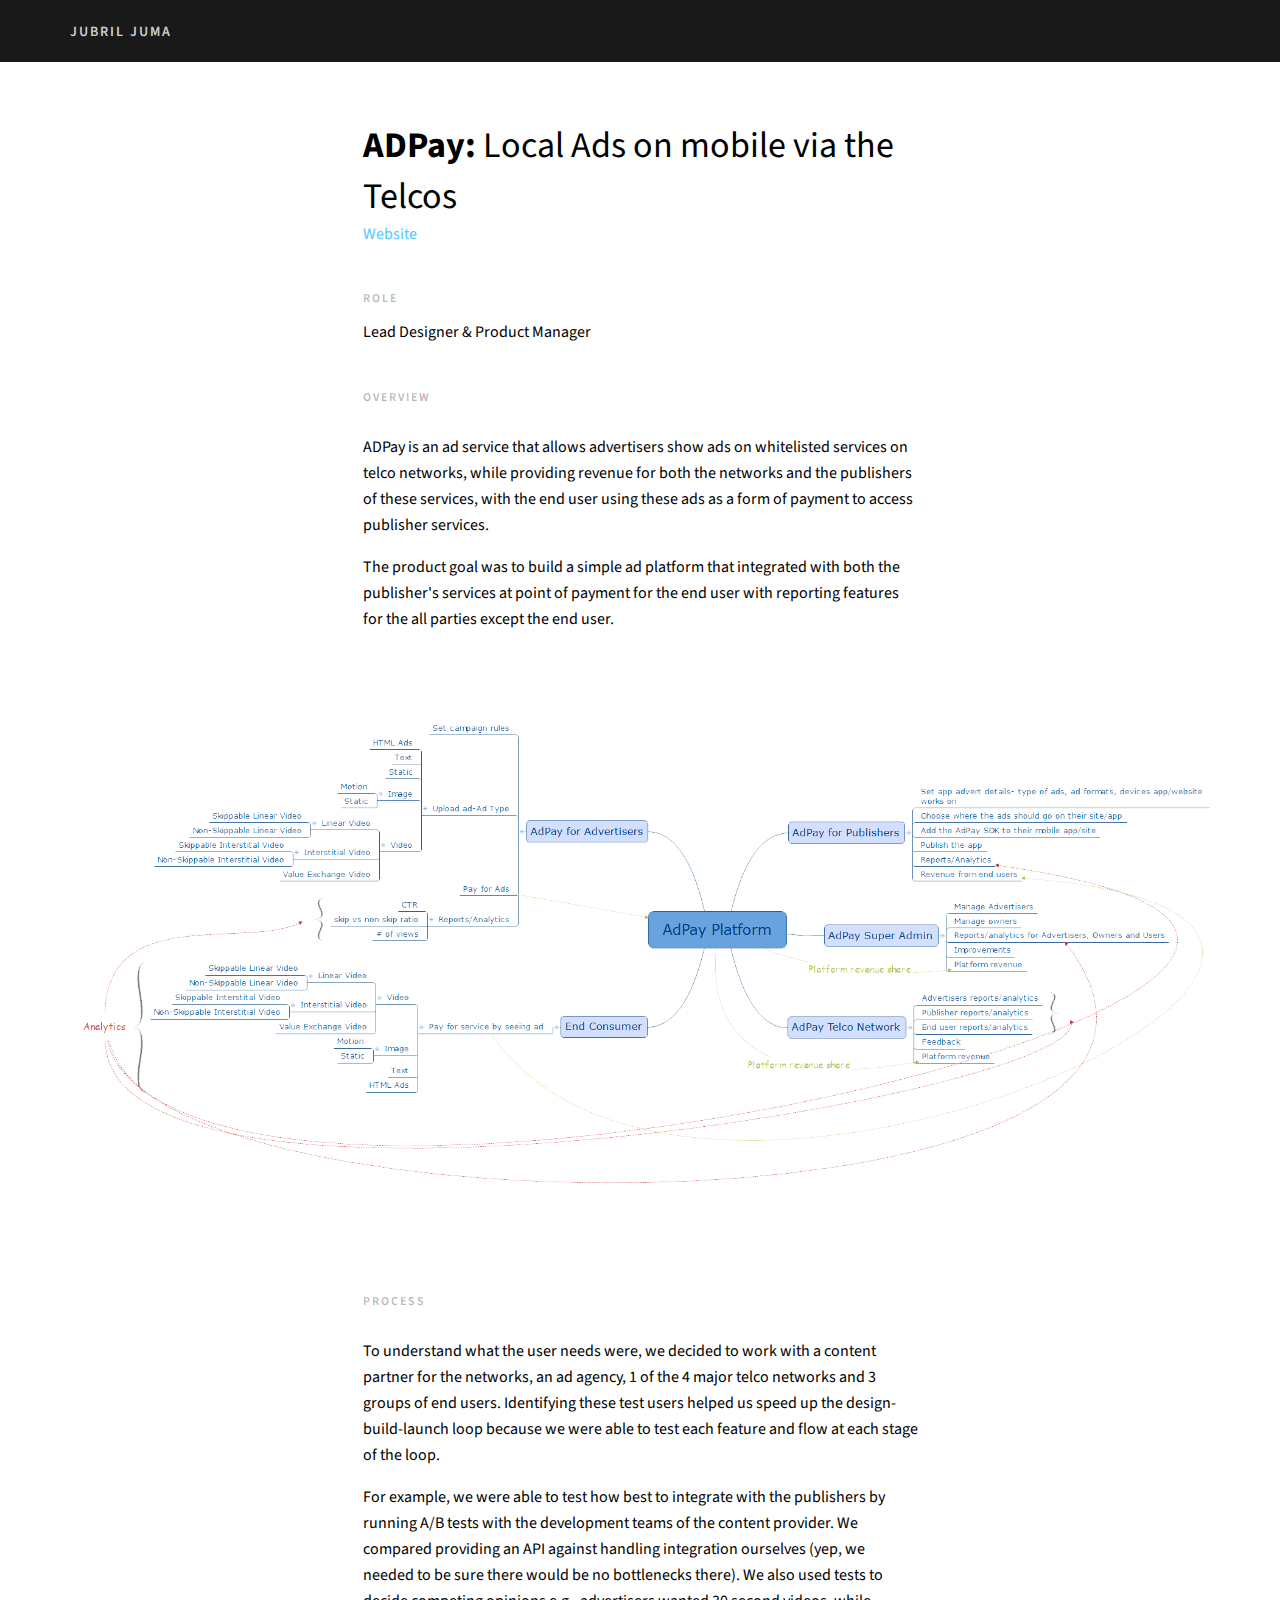
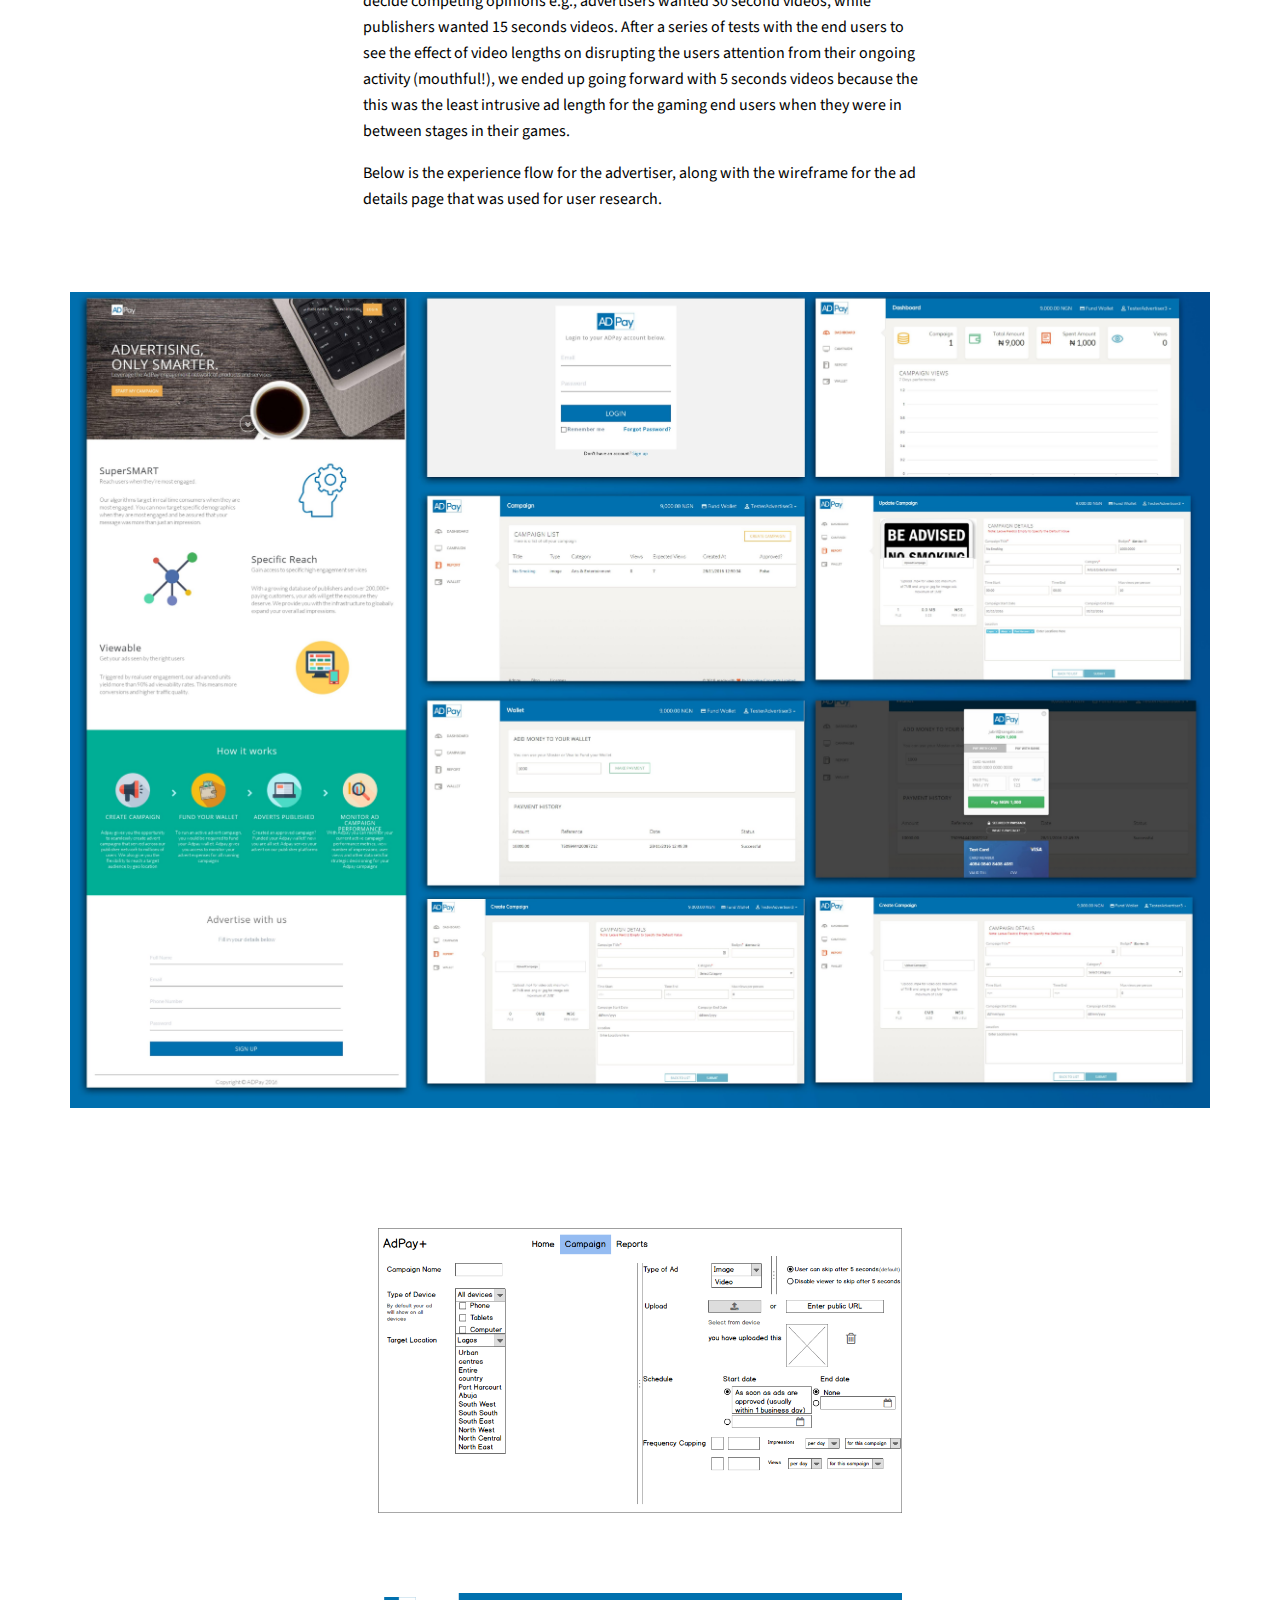
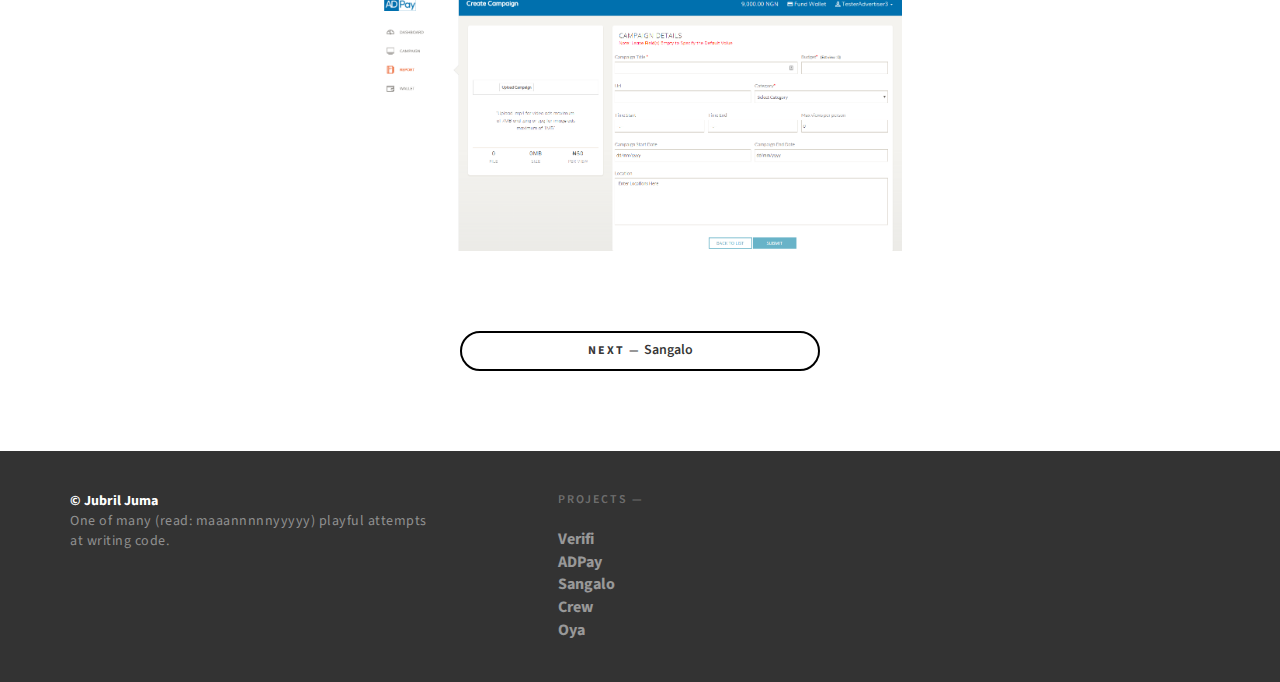
==== adpay.html @ 2473061c "UX/PM New edits" ====
<!DOCTYPE html>
<html lang="en">


<head>
  <link rel="icon" href="images/favicon.png" type="image" sizes="16x16">
	<link href='https://fonts.googleapis.com/css?family=Source+Sans+Pro:400,300,600,700' rel='stylesheet' type='text/css'>
	<meta charset="utf-8">
	<meta http-equiv="X-UA-Compatible" content="IE=edge">
	<meta name="viewport" content="width=device-width, initial-scale=1.0">
	<title>Jubril Juma &mdash; ADPay</title>
	<link href="css/bootstrap.css" rel="stylesheet">
	<link href="css/styles.css" rel="stylesheet">
</head>

<body class="body">

	<nav>
		<div class="primary-nav">
			<div class="container">
				<a href="index.html" class="bue2">Jubril Juma</a>
				
			</div>
		</div>
	</nav>

	<section class="project-info">
		<div class="container">
			<div class="row">
				<div class="col-md-6 col-md-offset-3">
					<div class="project-title">ADPay: <span>Local Ads on mobile via the Telcos</span></div>
					<div class="weblink"><a href="http://adpay.ng/" class="hoverline" target="_blank">Website</a></div>
					<div class="project-text-title">Role</div>
					<div class="project-text">Lead Designer & Product Manager</div>
					<div class="project-text-title">Overview</div>
					<div class="project-text"><p>ADPay is an ad service that allows advertisers show ads on whitelisted services on telco networks, while providing revenue for both the networks and the publishers of these services, with the end user using these ads as a form of payment to access publisher services.</p>
<p>The product goal was to build a simple ad platform that integrated with both the publisher's services at point of payment for the end user with reporting features for the all parties except the end user.</p></div>
				</div>

				<div class="col-md-12">
					<img src="images/adpay/1.png" class="img-responsive image-mb image-mt">
				</div>

				<div class="col-md-6 col-md-offset-3">
					<div class="project-text-title">Process</div>
					<div class="project-text"><p>To understand what the user needs were, we decided to work with a content partner for the networks, an ad agency, 1 of the 4 major telco networks and 3 groups of end users. Identifying these test users helped us speed up the design-build-launch loop because we were able to test each feature and flow at each stage of the loop.</p>
<p>For example, we were able to test how best to integrate with the publishers by running A/B tests with the development teams of the content provider. We compared providing an API against handling integration ourselves (yep, we needed to be sure there would be no bottlenecks there). We also used tests to decide competing opinions e.g., advertisers wanted 30 second videos, while publishers wanted 15 seconds videos. After a series of tests with the end users to see the effect of video lengths on disrupting the users attention from their ongoing activity (mouthful!), we ended up going forward with 5 seconds videos because the this was the least intrusive ad length for the gaming end users when they were in between stages in their games.</p>
<p>Below is the experience flow for the advertiser, along with the wireframe for the ad details page that was used for user research.</p></div></div>
					<div class="col-md-12">
					<img src="images/adpay/advertiser.jpg" class="img-responsive image-mb image-mt">
				</div>
<div class="col-md-6 col-md-offset-3">
				<div class="col-md-12">
					<img src="images/adpay/wireframe 2.png" class="img-responsive image-mb image-mt">
					<img src="images/adpay/advertiser.png" class="img-responsive image-mb">
				</div></div>
				<div class="col-md-4 col-md-offset-4">
					<a href="sangalo.html">
						<div class="next">
							<span>NEXT &mdash;</span> Sangalo
						</div>
					</a>
				</div>
			</div>
		</div>
	</section>



<!-- FOOTER -->

		<footer>
		<div class="container">
			<div class="row">

				<div class="col-md-7 col-md-offset-1 col-md-push-4 col-sm-7 col-sm-push-5">
					<div class="footer-project-title">PROJECTS &mdash;</div>
					<div class="footer-project"><a href="verifi.html" target="_blank">Verifi</a></div>
					<div class="footer-project"><a href="ADPay.html">ADPay</a></div>
					<div class="footer-project"><a href="sangalo.html">Sangalo</a></div>
					<div class="footer-project"><a href="crew.html">Crew </a></div>
					<div class="footer-project"><a href="oya.html">Oya </a></div>
					
					<!-- <div class="footer-project"><a href="http://jubriljuma.xyz/vyo">Vyo</a></div> -->
				</div>
				<div class="col-md-4 col-md-pull-8 col-sm-5 col-sm-pull-7">
					<div class="copyright1">&copy; Jubril Juma</div>
					<div class="copyright2">One of many (read: maaannnnnyyyyy) playful attempts at writing code.</div>
				</div>
			</div>
		</div>
	</footer>


		<script src="../ajax.googleapis.com/ajax/libs/jquery/2.0.3/jquery.min.js"></script>
		<script src="js/main2.js"></script>
		<script src="js/scroll.js"></script>

		<script type="text/javascript">
			$(function() {
    // Get page title
    var pageTitle = $("title").text();

    // Change page title on blur
    $(window).blur(function() {
    	$("title").text("Jubril Juma - Work");
    });

    // Change page title back on focus
    $(window).focus(function() {
    	$("title").text(pageTitle);
    });
  });
</script>



</body>
---- css/styles.css ----
* {
-webkit-font-smoothing: antialiased;

}

/**
Classes
**/
body{
	text-rendering:optimizeLegibility;
	height:100%;
	margin:0px;
	font-family: 'Source Sans Pro', sans-serif;
	font-size: 16px;
}
a{
	font-weight: 400;
	text-decoration: none;
	color: rgba(82,199,255,1);
	position: relative;
}
a:hover{
	text-decoration: none;
	color: rgba(55,163,214,1);
	cursor: pointer;
}
a.hoverline:before {
	content: "";
	position: absolute;
	left: 0;
	right: 0;
	bottom: 0px;
	height: 3px;
	border-bottom: 1px solid rgba(55,163,214,1);
	visibility: hidden;
	opacity: 0;
	width: 0px;
	/*transform: scale(0,1);*/
	transition: all 0.3s ease;
}
a.hoverline:hover:before{
	visibility: visible;
	opacity: 1;
	color: rgba(0,0,0,1);
	bottom: 0px;
	border-bottom: 1px solid rgba(55,163,214,1);
	width: 100%;
	/*transform: scale(1,1);*/
}

.tar{
	text-align: right;
}
.tal{
	text-align: left;
}
.tac{
	text-align: center;
}
.inline{
	display: inline-block;
}
.block{
	display: block;
}
.img-responsive {
	max-width: 100%;
	height: auto;
}
.align-self-center {
	align-self: center;
}
.mt10 {
	margin-top: 10px;
}
.mt40 {
	margin-top: 40px;
}
.mb20 {
	margin-bottom: 20px;
}
.mb40 {
	margin-bottom: 40px;
}
.mb80 {
	margin-bottom: 80px;
}
.imageMargin {
	margin: 60px 0px;
}
.shadow {
	-webkit-box-shadow: 0px 2px 8px 0px rgba(0,0,0,0.2);
	-moz-box-shadow: 0px 2px 8px 0px rgba(0,0,0,0.2);
	box-shadow: 0px 2px 8px 0px rgba(0,0,0,0.2);
}


/**
Styles
**/

/*------------- NAV -------------*/


.primary-nav {
	background-color: rgba(0,0,0,0.9);
	padding: 20px 0;
	width: 100%;
	height: 62px;
	position: fixed;
	z-index: 50;
	top: 0;
}

.bue {
	font-family: 'Source Sans Pro';
	font-weight: 400;
	font-size: 18px;
	line-height: 1;
	color: rgba(255, 255, 255, 0.6);
	display: inline-block;
	transition: 0.3s ease;
}

.bue2 {
	font-size: 14px;
	font-weight: 600;
	color: rgba(255,255,255,0.8);
	text-transform: uppercase;
	letter-spacing: 2px;
	display: inline-block;
	transition: 0.3s ease;
}
/*.bue2:hover {
color: rgba(255,255,255,1);
}*/

.bue span {
	font-weight: 600;
	color: rgba(255, 255, 255, 1);
}

.bue2:hover {
	color: rgba(255,255,255,1);
}

.bue2:after {
	content: '';
	display: block;
	color: white;
	position: absolute;
	bottom: 0px;
	left: 0;
	width: 0%;
	border-bottom: 1px solid #fff;
	transition: 0.4s;
}

.bue2:hover:after{
	width: 100%;
}

.bue2.about {
	float: right;
	color: rgba(255,255,255,0.5);
}
.bue2.about:after {
	border-bottom: 1px solid rgba(255, 204, 115, 1);
}
.bue2.about:hover {
	color: rgba(255, 204, 115, 1);
}

/* === TOP MENU LAYOUT === */
/* ======================= */

nav {
	color: #333;
	position: absolute;
	top: 0;
	width: 100%;
	height: 62px; /* smaller height because font is smaller */
	/*padding-top: 8px;*/
	right: 0;
	z-index: 1000;
	overflow: hidden;
	-webkit-transform: translate(0,0);
	-moz-transform: translate(0,0);
	-o-transform: translate(0,0);
	transform: translate(0,0);
	-webkit-transition: -webkit-transform .4s, height .3s, background .4s;
	-moz-transition: -moz-transform .4s, height .3s, background .4s;
	transition: transform .4s, height .3s, background .4s;
	-webkit-animation: firstFadeInAndDrop .5s;
	-moz-animation: firstFadeInAndDrop .5s;
	animation: firstFadeInAndDrop .5s;
}

/* on intial load fade in the menu */
@-webkit-keyframes firstFadeInAndDrop {
	0%   {-webkit-transform: translate(0,-70px);}
	100% {-webkit-transform: translate(0,0);}
}

@-moz-keyframes firstFadeInAndDrop {
	0%   {-moz-transform: translate(0,-70px);}
	100% {-moz-transform: translate(0,0);}
}

@keyframes firstFadeInAndDrop {
	0%   {transform: translate(0,-70px);}
	100% {transform: translate(0,0);}
}



/* when hidden it goes up */
nav.invisible {
	-webkit-transform: translate(0,-80px);
	-moz-transform: translate(0,-80px);
	-o-transform: translate(0,-80px);
	transform: translate(0,-80px);
	-webkit-transition: -webkit-transform .3s;
	-moz-transition: -moz-transform .3s;
	-o-transition: -o-transform .3s;
	transition: transform .3s;

}

/* when shown & detached position is fixed */
nav.detached {
	position: fixed;
	/*background: rgba(0,0,0,.9);*/
	-webkit-transition: -webkit-transform .3s, height .3s, background .4s, opacity .3s;
	-moz-transition: -moz-transform .3s, height .3s, background .4s, opacity .3s;
	-o-transition: -o-transform .3s, height .3s, background .4s, opacity .3s;
	transition: transform .3s, height .3s, background .4s, opacity .3s;
}

.invisible {
	visibility: visible;
}






/*------------- HOME -------------*/


.intro {
	background-color: rgba(41, 109, 170, 1);
	min-height: 70vh;
	padding: 100px 0px;
}

.intro-hover {
	background: url("../images/hay_bw.gif");
	background-size: cover;
	background-repeat: no-repeat;
	background-position: right center;
	background-blend-mode: overlay;
	background-color: rgba(174, 112, 255, 1);
}


.title1 {
	display: inline-block;
	font-family: "Source Sans Pro";
	font-weight: 600;
	font-size: 150px;
	line-height: 1.2;
	color: rgba(255, 255, 255, 1);
	margin-top: 50px;
	margin-left: -12px;
	text-shadow: 0px 25px 25px rgba(0, 0, 0, 0.1);
}

/* .title1 span {
	color: rgba(255, 255, 255, 0.6);
	transition: all 0.3s ease;
} */

/* .title1 span:hover {
	color: rgba(255, 255, 255, 1);
} */

.title2 {
	font-weight: 400;
	font-size: 28px;
	line-height: 1.3;
	color: rgba(0, 0, 0, 0.7);
	margin-top: 15px;
	margin-bottom: 100px;
}

.title3 {
	font-weight: 300;
	font-size: 18px;
	line-height: 1.6;
	color: rgba(0, 0, 0, 0.6);
	margin-top: 10px;
}

.title4 {
	font-weight: 400;
	/*font-style: italic;*/
	font-size: 14px;
	line-height: 1.6;
	color: rgba(0, 0, 0, 0.5);
	margin-top: 60px;
}

.tooltip {
	position: relative;
	cursor: pointer;
	display: inline-block;
	background-image: linear-gradient(to right, rgba(0,0,0,0.4) 40%, rgba(255, 255, 255, 0) 20%);
	background-position: bottom;
	background-size: 5px 2px;
	background-repeat: repeat-x;
	transition: all 0.3s ease;
}

.tooltip2 {
	position: relative;
	display: inline-block;
	background-image: linear-gradient(to right, rgba(255,255,255,0.3) 40%, rgba(255, 255, 255, 0) 20%);
	background-position: 0 165px;
	background-size: 5px 2px;
	background-repeat: repeat-x;
	transition: all 0.3s ease;
}

.tooltip:hover {
	/* background-position: 0 32px; */
	background-image: linear-gradient(to right, rgba(0,0,0,0.2) 40%, rgba(255, 255, 255, 0) 20%);
}

.tooltip2:hover {
	/* background-position: 0 160px; */
	background-image: linear-gradient(to right, rgba(255,255,255,0.1) 40%, rgba(255, 255, 255, 0) 20%);
}

.tooltip:hover .message {
	opacity: 1;
	margin-bottom: 5px;
	visibility: visible;
}

.message {
	-webkit-transform-origin: center center;
	-moz-transform-origin: center center;
	-ms-transform-origin: center center;
	-o-transform-origin: center center;
	transform-origin: center center;
	-webkit-transform: translateX(-50%);
	-moz-transform: translateX(-50%);
	-ms-transform: translateX(-50%);
	-o-transform: translateX(-50%);
	transform: translateX(-50%);
	-webkit-transition: all 0.2s ease-in-out;
	-moz-transition: all 0.2s ease-in-out;
	transition: all 0.2s ease-in-out;
	position: absolute;
	bottom: 100%;
	white-space: nowrap;
	margin-left: 23px;
	opacity: 0;
	background: rgba(0,0,0,0.8);
	color: white;
	font-size: 14px;
	padding: 10px;
	visibility: hidden;
}
.message:before {
	content: "";
	display: block;
	width: 0;
	height: 0;
	border-left: 5px solid transparent;
	border-right: 5px solid transparent;
	border-top: 5px solid rgba(0,0,0,0.8);
	position: absolute;
	top: 100%;
	left: 50%;
	margin-left: -3px;
}

/* jQuery enabled behavior for mobile */
.touch .container.no-hover .details {
	display: none !important; 
}


/*.me {
right: 0px;
height: 100%;
width: 430px;
background: rgba(239, 127, 122, 1) url("../images/me.png") no-repeat;
background-size: cover;
position: absolute;
}

.me.multiply {
background-blend-mode: multiply;
}*/

.work {
	padding: 80px 0px;
}

.preview-row {
	margin-bottom: 60px;
	background-color: white;
}

.preview-row img {
	opacity: 1;
	transition: all 0.3s ease;
}

.preview-row:hover img {
	opacity: 1;
}

.preview-info {
	/*height: 220px;*/
	padding: 75px 0px;
}

.block {
	height: 220px;
	width: 100%;
	background-color: black;
}

.preview-title {
	font-size: 28px;
	font-weight: 700;
	color: rgba(0,0,0,1);
	margin-bottom: 4px;
	position: relative;
	display: inline-block;
}
.preview-title:after {
	content: '';
	position: absolute;
	bottom: 1px;
	left: 0;
	width: 0%;
	border-bottom: 2px solid #000;
	transition: 0.4s;
}
.preview-row:hover .preview-title:after {
	width: 100%;
}

.preview-title span {
	font-weight: 400;
}

.preview-date {
	font-size: 12px;
	font-weight: 600;
	color: rgba(0,0,0,0.3);
	text-transform: uppercase;
	letter-spacing: 2px;
}

.section-header {
	font-size: 12px;
	font-weight: 600;
	color: rgba(0,0,0,0.3);
	text-transform: uppercase;
	letter-spacing: 2px;
	margin-bottom: 40px;
}















/*-------------PROJECTS-------------*/

.project-info {
	margin-top: 120px;
	margin-bottom: 0px;
}
.project-title {
	font-size: 36px;
	font-weight: 700;
	letter-spacing: 0px;
	color: rgba(0,0,0,1);
	/*margin-bottom: 24px;*/
}

.project-title-mb {
	font-size: 36px;
	font-weight: 700;
	letter-spacing: 0px;
	color: rgba(0,0,0,1);
	margin-bottom: 24px;
}

.project-title span{
	font-weight: 400;
}

.weblink {
	margin-bottom: 40px;
}

.project-text-title {
	font-size: 12px;
	font-weight: 600;
	letter-spacing: 2px;
	color: rgba(0,0,0,0.3);
	text-transform: uppercase;
	margin-bottom: 12px;
	display: inline-block;
}



.project-text {
	font-size: 16px;
	line-height: 26px;
	font-weight: 400;
	color: rgba(0,0,0,1);
	margin-bottom: 40px;
}
.project-caption {
	font-size: 14px;
	line-height: 22px;
	font-weight: 400;
	color: rgba(0,0,0,0.7);
}

.content {
	padding: 60px 0px;
}
.content-center {
	padding: 0;
	display: -webkit-box;
	display: -moz-box;
	display: -ms-flexbox;
	display: -webkit-flex;
	display: flex;
	align-items: center;
}

.image-mb {
	margin-bottom: 80px;
}

.image-mt {
	margin-top: 40px;
}

.next {
	height: 40px;
	font-size: 14px;
	line-height: 1;
	font-weight: 600;
	color: rgba(0,0,0,0.8);
	text-align: center;
	margin-bottom: 80px;
	padding: 10px;
	border-radius: 20px;
	border: solid 2px black;
	transition: 0.5s ease;
	/*    background-color: rgba(174, 112, 255, 1);*/
}

.next:hover {
	background-color: rgba(0,0,0,0.1);
}

.next span {
	font-size: 12px;
	font-weight: 700;
	letter-spacing: 2px;
	text-transform: uppercase;
}




/*-------------SCOUTING-------------*/

.facebook {
	height: 800px;
	display: flex;
	display: -webkit-flex;
	align-items: center;
	-webkit-align-items: center;
}

/*.facebook img {
display: flex;
width: 100%;
}*/

/* .message {
display: flex;
display: -webkit-flex;
align-self: center;
-webkit-align-items: center;
} */





/*-------------SCOUTING-------------*/


.ixda {
	width: 50%;
}

.ministeve {
	width: 200px;
	margin: 40px auto;
}

/*
.me_text {
color: red;
text-decoration: underline;
cursor: pointer;
}
.me_text:hover ~ .me {
opacity: 1;
right: -50%;
display: block;
cursor: pointer;
}
*/


/*-------------ME-------------*/

.me {
background-color: rgba(255, 204, 115, 1);
min-height: 100vh;
padding: 70px 0px 0px 0px;
overflow: hidden;
}

.me .title {
font-weight: 600;
font-size: 28px;
line-height: 1.1;
color: rgba(44, 16, 132, 1);
margin-top: 160px;
}

.me .title2 {
font-weight: 400;
font-size: 16px;
line-height: 1.6;
color: rgba(44, 16, 132, 0.7);
margin-top: 40px;
}

.me .title2 span {
font-weight: 600;
color: rgba(44, 16, 132, 0.9);
}

.portrait {
position: relative;
}
.portrait img {
position: absolute;
right: -20%;
top: -40px;
width: 70%;
}

div img.like {
width: 24px;
height: auto;
padding-bottom: 8px;
}

.me svg {
position: absolute;
}

.contact {
display: flex;
display: -webkit-flex;
}

.portfolios {
display: inline;
display: -webkit-flex;
}

button:focus {
border: none;
outline: none;
}

.button1 {
height: 40px;
width: 40px;
margin-top: 20px;
margin-right: 10px;
border: none;
color: rgba(255, 255, 255, 1);
background: rgba(0, 0, 0, 0.6);
display: flex;
display: -webkit-flex;
align-items: center;
-webkit-align-items:  center;
justify-content: center;
-webkit-justify-content: center;
position: relative;
z-index: 1;
border-radius: 50%;
transform: scale(1,1);
transition: all 0.3s ease;
}

.button2 {
height: 40px;
margin-top: 20px;
margin-right: 5px;
padding: 0px 16px;
border: none;
font-size: 14px;
font-weight: 700;
letter-spacing: 0.5px;
text-transform: uppercase;
color: rgba(255, 255, 255, 1);
background: rgba(0, 0, 0, 0.6);;
display: flex;
display: -webkit-flex;
align-items: center;
-webkit-align-items:  center;
justify-content: center;
-webkit-justify-content: center;
border-radius: 20px;
transform: scale(1,1);
transition: all 0.3s ease;
}

.button3 {
height: 60px;
margin-top: 20px;
margin-right: 15px;
padding: 0px 16px;
border: none;
font-size: 21px;
font-weight: 700;
letter-spacing: 0.5px;
text-transform: uppercase;
color: rgba(255, 255, 255, 1);
background: rgba(0, 0, 0, 0.6);;
display: flex;
display: -webkit-flex;
align-items: center;
-webkit-align-items:  center;
justify-content: center;
-webkit-justify-content: center;
border-radius: 30px;
transform: scale(1,1);
transition: all 0.3s ease;
}

.button1:hover {
transform: scale(1.1,1.1);
background-color: rgba(0, 0, 0, 0.8);
color: rgba(255, 255, 255, 1);	
}

.button2:hover {
transform: scale(1.1,1.1);
background-color: rgba(0, 0, 0, 0.8);
color: rgba(255, 255, 255, 1);
}

.button3:hover {
transform: scale(1.1,1.1);
background-color: rgba(0, 0, 0, 0.8);
color: rgba(255, 255, 255, 1);
}



/*-------------FOOTER-------------*/




footer{
background-color: rgb( 51, 51, 51 );
color:#fff;
bottom: 0;
left: 0;
width: 100%;
z-index: -1;
padding: 40px 0px;
font-size: 14px;
font-weight: 700;
margin-top: 0px;
}



.copyright2{
color: rgb(144, 144, 144);
font-size: 14px;
font-weight: 400;
letter-spacing: 0.5px;
}

.footer-project-title {
font-size: 12px;
font-weight: 600;
color: rgba(255,255,255,0.3);
text-transform: uppercase;
letter-spacing: 2px;
margin-bottom: 20px;
}

.footer-project {
list-style: none;
padding: 0;
margin: 0;
position: relative;
}

.footer-project a{
font-size: 16px;
font-weight: 700;
color: rgba(255,255,255,0.5);
display: inline-block;
transition: 0.3s ease;
}
.footer-project a.active {
color: rgba(255,255,255,1);
}

.footer-project a:hover {
color: rgba(255,255,255,1);
}

.footer-project a:after {
content: '';
display: block;
color: white;
position: absolute;
bottom: 0px;
left: 0;
width: 0%;
border-bottom: 1px solid #fff;
transition: 0.4s ease;
}

.footer-project a:after:hover {
width: 100%;
z-index: 100;
}

.footer-project span {
font-weight: 400;
}






@media (max-width: 1200px) {

.me img {
	position: absolute;
	right: -20%;
	top: 90px;
	width: 70%;
}

}










@media (max-width: 992px) {

.title1 {
	font-size: 100px;
}

.me .title {
	margin-top: 60px;
}

.me img {
	position: relative;
	right: 0;
	top: 0;
	width: 90%;
}

.preview-info {
	padding: 35px 0px;
}

.image-mb {
	margin-bottom: 40px
}


}





@media (max-width: 768px) {


.intro-hover {
	background: url("../images/hay_bw.gif");
	background-size: cover;
	background-repeat: no-repeat;
	background-position: center;
	background-blend-mode: overlay;
	background-color: rgba(174, 112, 255, 1);
}


.title1 {
	font-size: 74px;
}

.project-caption{
	margin-top: 20px;
}

.dude-main {
	min-height: 800px;
	background-color: #ffffff;
	padding-top: 80px;
	padding-bottom: 80px;
}

.me .title {
	margin-top: 60px;
}

.me img {
	position: relative;
	right: 0;
	top: 0;
	width: 90%;
}

.content-center img {
	margin: 20px 0px;
}

.copyright1 {
	margin-top: 50px;
}

}


@media (max-width: 400px) {

.intro {
	min-height: 60vh;
	padding: 60px 0px;
}

.intro-hover {
	background: url("../images/hay_bw.gif");
	background-size: cover;
	background-repeat: no-repeat;
	background-position: center;
	background-blend-mode: overlay;
	background-color: rgba(174, 112, 255, 1);
}

.title1 {
	font-size: 60px;
	line-height: 1.2;
	color: rgba(255, 255, 255, 0.5);
	margin-top: 50px;
	margin-left: -6px;
	text-shadow: 0px 25px 25px rgba(0, 0, 0, 0.1);
}

.title1 span {
	color: rgba(255, 255, 255, 0.5);
}

.title1 span:hover {
	color: rgba(255, 255, 255, 1);
}

.title2 {
	line-height: 1.2;
}

.title3 {
	margin-top: 6px;
}

.preview-row {
	margin-bottom: 30px;
}
.preview-info {
	/*height: 130px;*/
	padding: 10px 0px;

}

.preview-title {
	font-size: 20px;
	margin-bottom: 0px;
}

.image-mb {
	margin-bottom: 40px
}

.project-info {
	margin-top: 100px;
}

.project-title {
	line-height: 1.2;
}

.work {
	padding: 50px 0px;
}

.section-header {
	margin-bottom: 30px;
}

.me .title {
	margin-top: 40px;
}

.me img {
	position: relative;
	right: 0;
	top: 0;
	width: 90%;
}

.next {
	margin-bottom: 40px;
}

.copyright1 {
	margin-top: 50px;
}

}
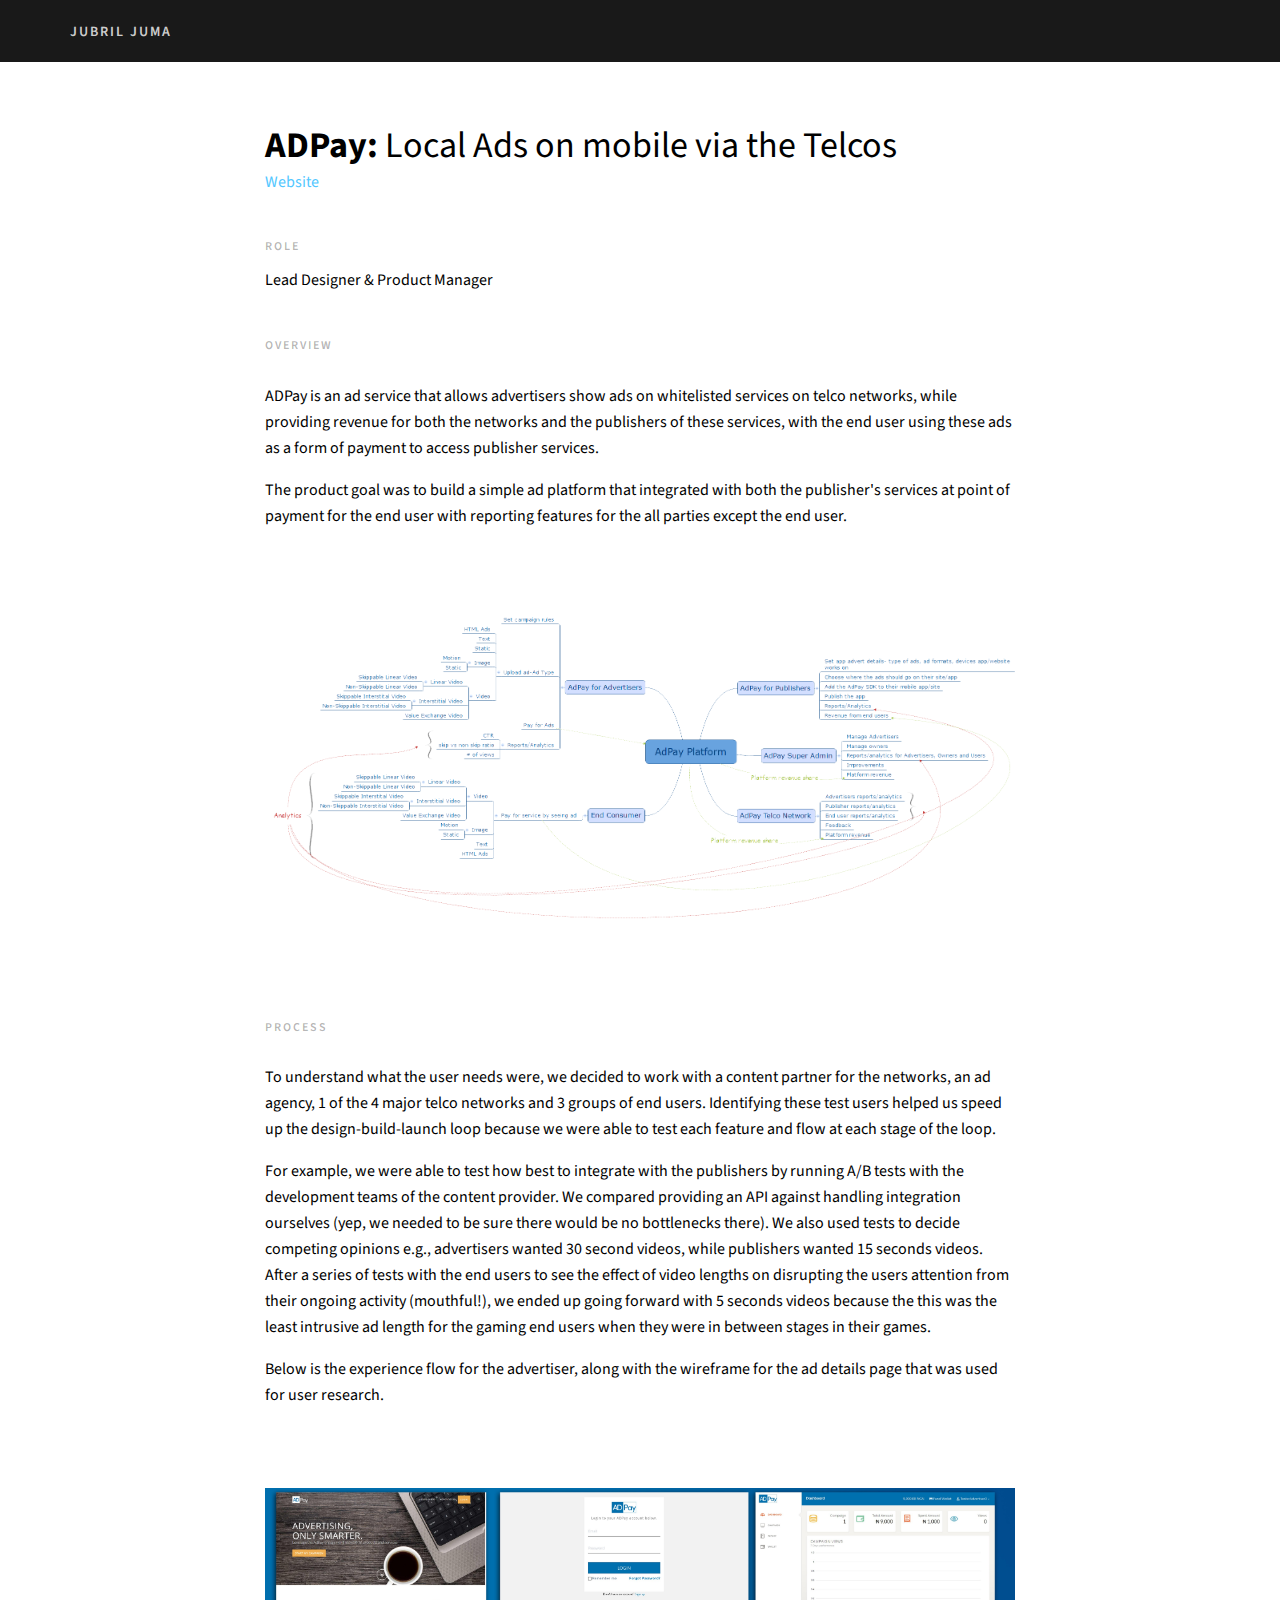
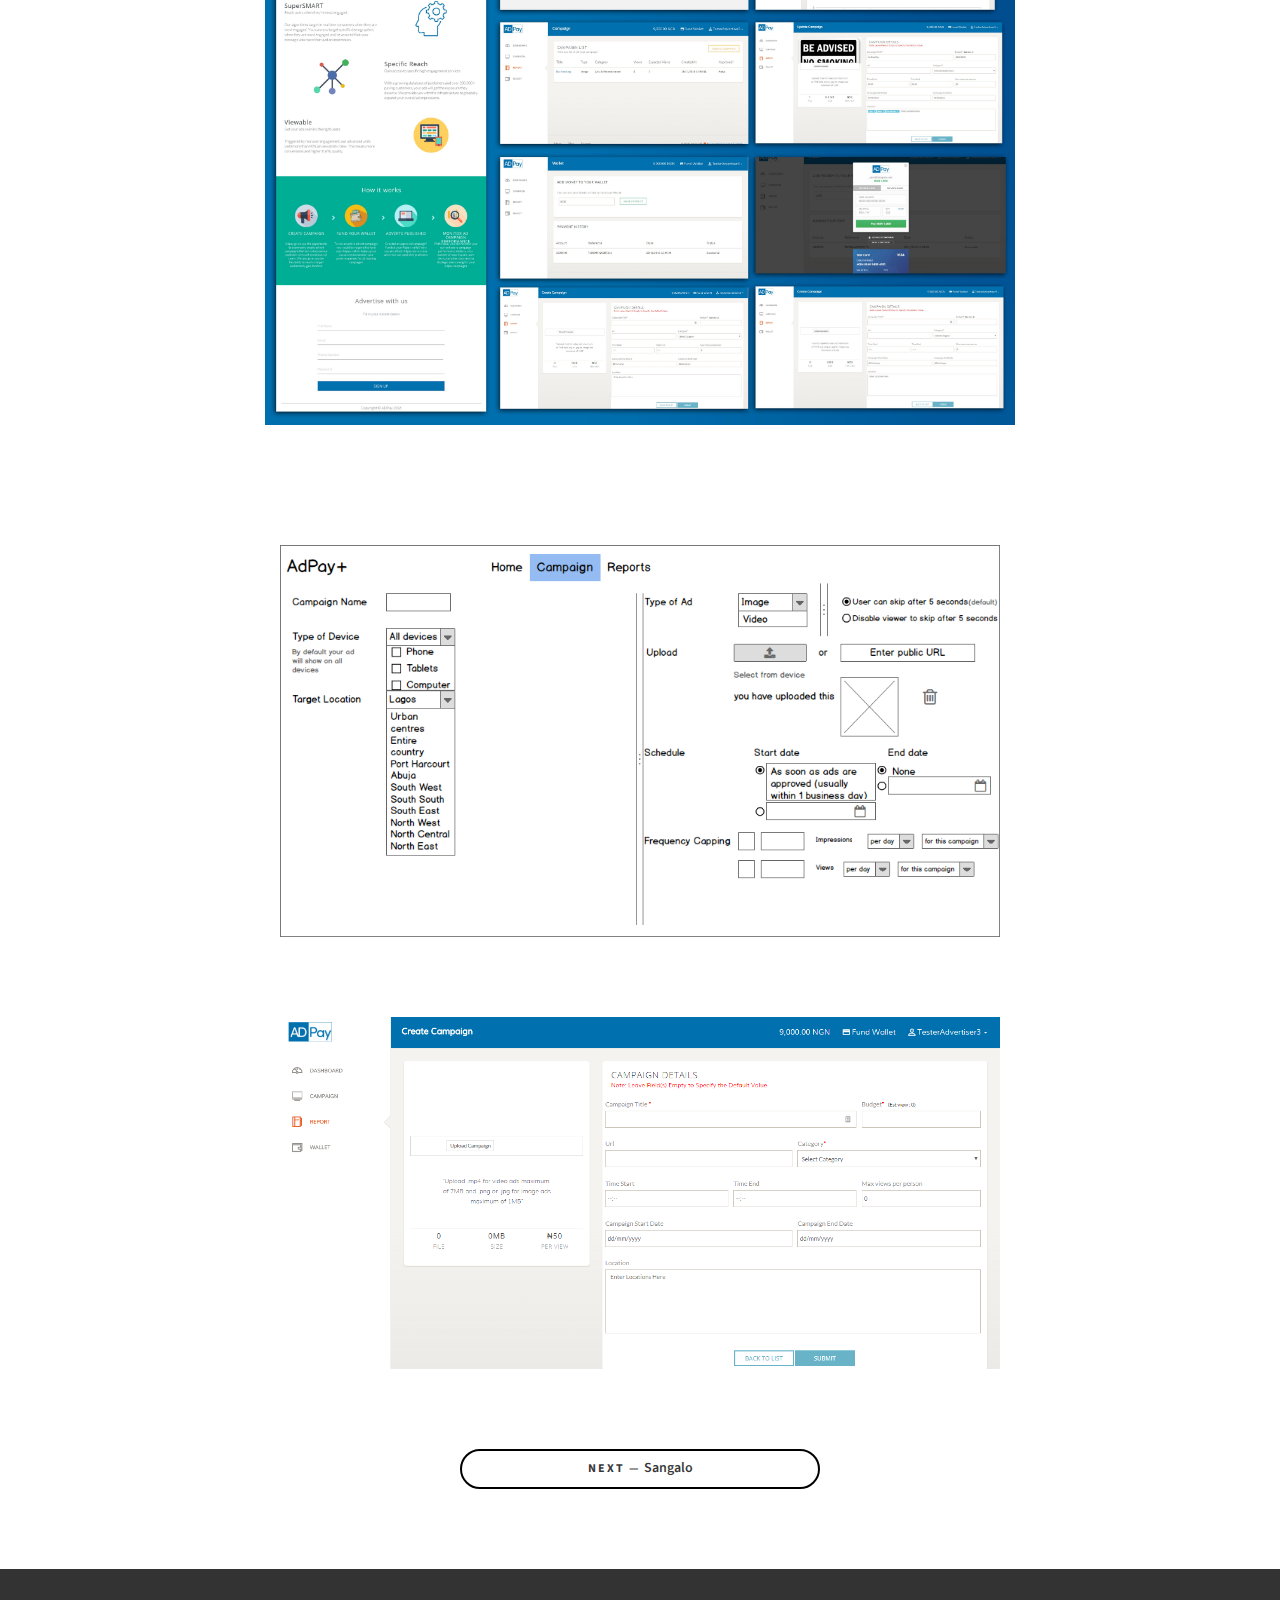
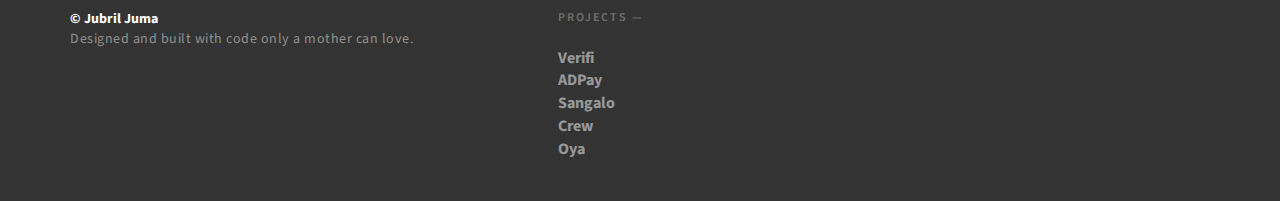
==== commit 844645f6: "Feedback from Bill Tribble" ====
--- a/adpay.html
+++ b/adpay.html
@@ -27,7 +27,7 @@
 	<section class="project-info">
 		<div class="container">
 			<div class="row">
-				<div class="col-md-6 col-md-offset-3">
+				<div class="col-md-8 col-md-offset-2">
 					<div class="project-title">ADPay: <span>Local Ads on mobile via the Telcos</span></div>
 					<div class="weblink"><a href="http://adpay.ng/" class="hoverline" target="_blank">Website</a></div>
 					<div class="project-text-title">Role</div>
@@ -37,19 +37,19 @@
 <p>The product goal was to build a simple ad platform that integrated with both the publisher's services at point of payment for the end user with reporting features for the all parties except the end user.</p></div>
 				</div>
 
-				<div class="col-md-12">
+				<div class="col-md-8 col-md-offset-2">
 					<img src="images/adpay/1.png" class="img-responsive image-mb image-mt">
 				</div>
 
-				<div class="col-md-6 col-md-offset-3">
+				<div class="col-md-8 col-md-offset-2">
 					<div class="project-text-title">Process</div>
 					<div class="project-text"><p>To understand what the user needs were, we decided to work with a content partner for the networks, an ad agency, 1 of the 4 major telco networks and 3 groups of end users. Identifying these test users helped us speed up the design-build-launch loop because we were able to test each feature and flow at each stage of the loop.</p>
 <p>For example, we were able to test how best to integrate with the publishers by running A/B tests with the development teams of the content provider. We compared providing an API against handling integration ourselves (yep, we needed to be sure there would be no bottlenecks there). We also used tests to decide competing opinions e.g., advertisers wanted 30 second videos, while publishers wanted 15 seconds videos. After a series of tests with the end users to see the effect of video lengths on disrupting the users attention from their ongoing activity (mouthful!), we ended up going forward with 5 seconds videos because the this was the least intrusive ad length for the gaming end users when they were in between stages in their games.</p>
 <p>Below is the experience flow for the advertiser, along with the wireframe for the ad details page that was used for user research.</p></div></div>
-					<div class="col-md-12">
+					<div class="col-md-8 col-md-offset-2">
 					<img src="images/adpay/advertiser.jpg" class="img-responsive image-mb image-mt">
 				</div>
-<div class="col-md-6 col-md-offset-3">
+<div class="col-md-8 col-md-offset-2">
 				<div class="col-md-12">
 					<img src="images/adpay/wireframe 2.png" class="img-responsive image-mb image-mt">
 					<img src="images/adpay/advertiser.png" class="img-responsive image-mb">
@@ -67,7 +67,7 @@
 
 
 
-<!-- FOOTER -->
+		<!-- FOOTER -->
 
 		<footer>
 		<div class="container">
@@ -76,7 +76,7 @@
 				<div class="col-md-7 col-md-offset-1 col-md-push-4 col-sm-7 col-sm-push-5">
 					<div class="footer-project-title">PROJECTS &mdash;</div>
 					<div class="footer-project"><a href="verifi.html" target="_blank">Verifi</a></div>
-					<div class="footer-project"><a href="ADPay.html">ADPay</a></div>
+					<div class="footer-project"><a href="adpay.html">ADPay</a></div>
 					<div class="footer-project"><a href="sangalo.html">Sangalo</a></div>
 					<div class="footer-project"><a href="crew.html">Crew </a></div>
 					<div class="footer-project"><a href="oya.html">Oya </a></div>
@@ -85,7 +85,7 @@
 				</div>
 				<div class="col-md-4 col-md-pull-8 col-sm-5 col-sm-pull-7">
 					<div class="copyright1">&copy; Jubril Juma</div>
-					<div class="copyright2">One of many (read: maaannnnnyyyyy) playful attempts at writing code.</div>
+					<div class="copyright2">Designed and built with code only a mother can love.</div>
 				</div>
 			</div>
 		</div>
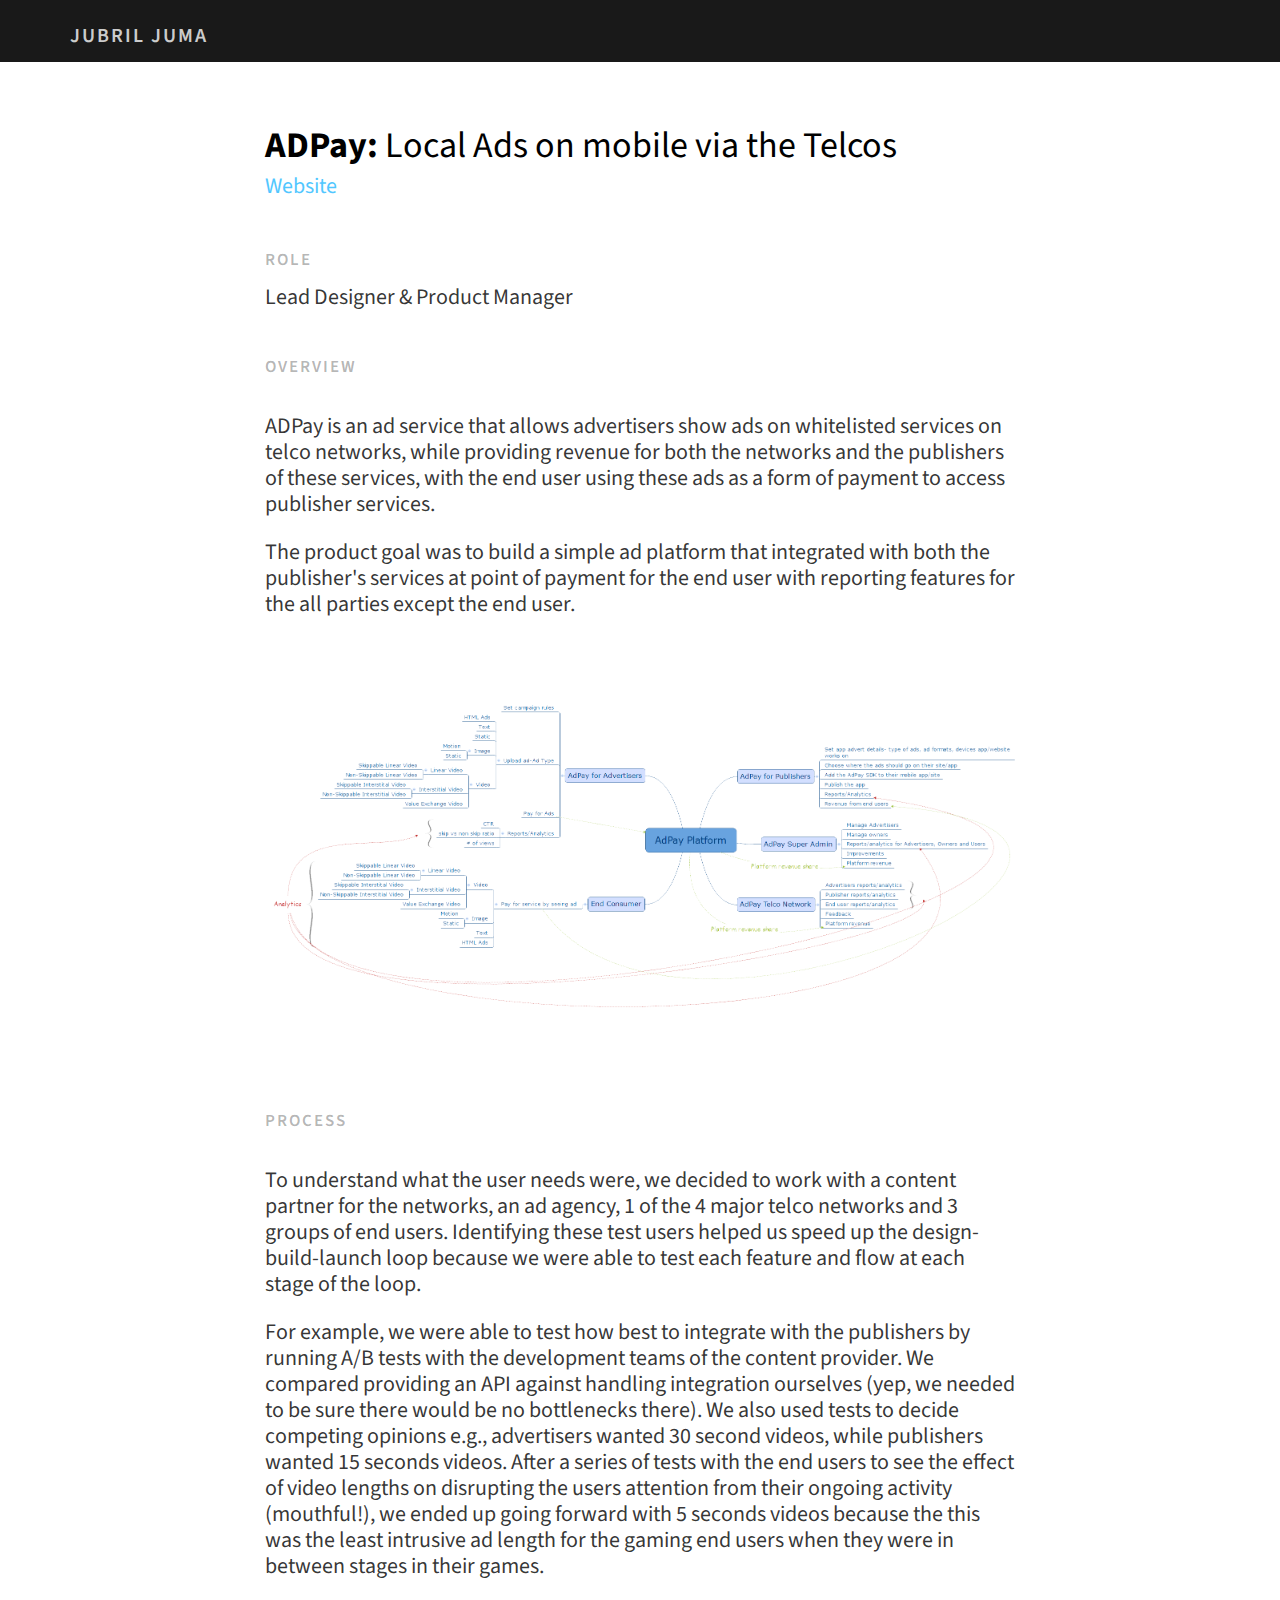
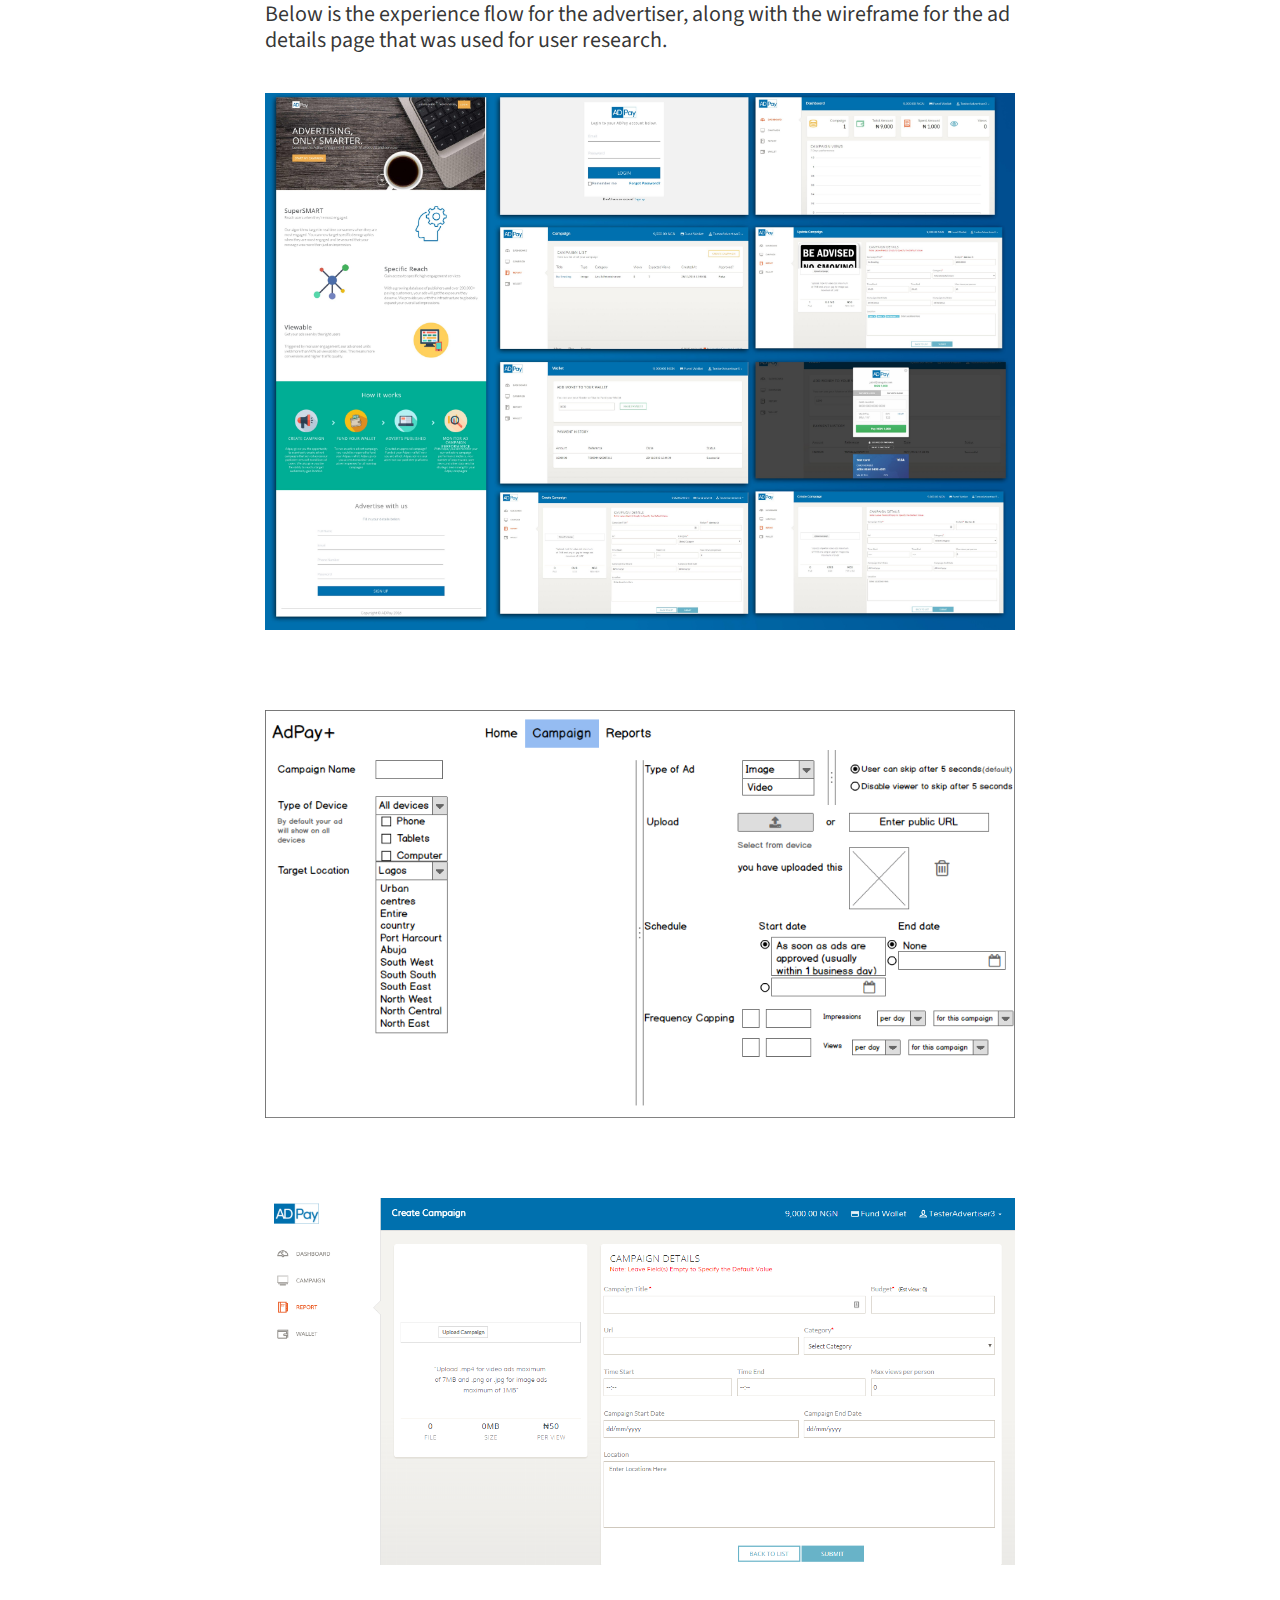
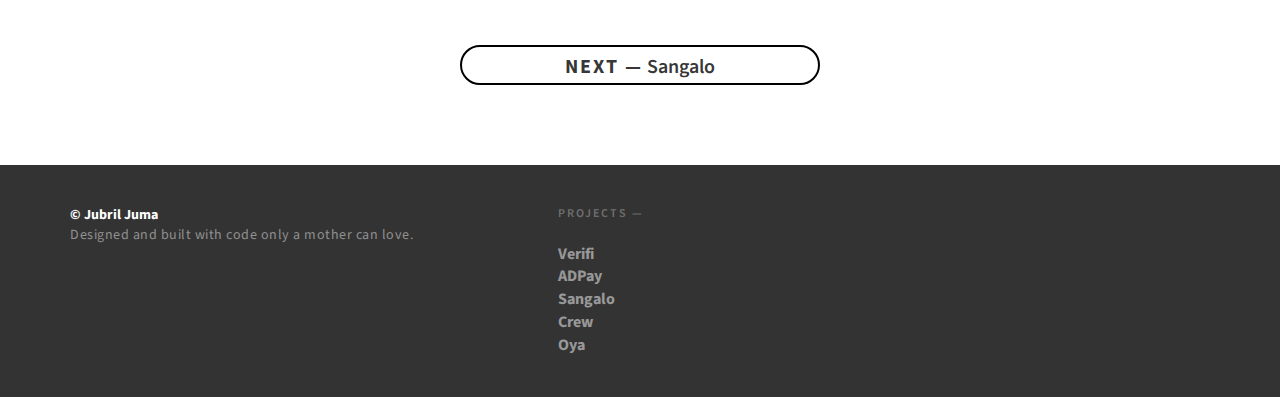
==== commit 2cecb485: "Bug fix" ====
--- a/adpay.html
+++ b/adpay.html
@@ -45,12 +45,10 @@
 					<div class="project-text-title">Process</div>
 					<div class="project-text"><p>To understand what the user needs were, we decided to work with a content partner for the networks, an ad agency, 1 of the 4 major telco networks and 3 groups of end users. Identifying these test users helped us speed up the design-build-launch loop because we were able to test each feature and flow at each stage of the loop.</p>
 <p>For example, we were able to test how best to integrate with the publishers by running A/B tests with the development teams of the content provider. We compared providing an API against handling integration ourselves (yep, we needed to be sure there would be no bottlenecks there). We also used tests to decide competing opinions e.g., advertisers wanted 30 second videos, while publishers wanted 15 seconds videos. After a series of tests with the end users to see the effect of video lengths on disrupting the users attention from their ongoing activity (mouthful!), we ended up going forward with 5 seconds videos because the this was the least intrusive ad length for the gaming end users when they were in between stages in their games.</p>
-<p>Below is the experience flow for the advertiser, along with the wireframe for the ad details page that was used for user research.</p></div></div>
-					<div class="col-md-8 col-md-offset-2">
+<p>Below is the experience flow for the advertiser, along with the wireframe for the ad details page that was used for user research.</p>
 					<img src="images/adpay/advertiser.jpg" class="img-responsive image-mb image-mt">
-				</div>
-<div class="col-md-8 col-md-offset-2">
-				<div class="col-md-12">
+				
+
 					<img src="images/adpay/wireframe 2.png" class="img-responsive image-mb image-mt">
 					<img src="images/adpay/advertiser.png" class="img-responsive image-mb">
 				</div></div>
--- a/css/styles.css
+++ b/css/styles.css
@@ -11,7 +11,7 @@
 	height:100%;
 	margin:0px;
 	font-family: 'Source Sans Pro', sans-serif;
-	font-size: 16px;
+	font-size: 22px;
 }
 a{
 	font-weight: 400;
@@ -115,7 +115,7 @@
 .bue {
 	font-family: 'Source Sans Pro';
 	font-weight: 400;
-	font-size: 18px;
+	font-size: 25px;
 	line-height: 1;
 	color: rgba(255, 255, 255, 0.6);
 	display: inline-block;
@@ -123,7 +123,7 @@
 }
 
 .bue2 {
-	font-size: 14px;
+	font-size: 20px;
 	font-weight: 600;
 	color: rgba(255,255,255,0.8);
 	text-transform: uppercase;
@@ -297,7 +297,7 @@
 
 .title3 {
 	font-weight: 300;
-	font-size: 18px;
+	font-size: 25px;
 	line-height: 1.6;
 	color: rgba(0, 0, 0, 0.6);
 	margin-top: 10px;
@@ -306,7 +306,7 @@
 .title4 {
 	font-weight: 400;
 	/*font-style: italic;*/
-	font-size: 14px;
+	font-size: 20px;
 	line-height: 1.6;
 	color: rgba(0, 0, 0, 0.5);
 	margin-top: 60px;
@@ -370,7 +370,7 @@
 	opacity: 0;
 	background: rgba(0,0,0,0.8);
 	color: white;
-	font-size: 14px;
+	font-size: 20px;
 	padding: 10px;
 	visibility: hidden;
 }
@@ -462,7 +462,7 @@
 }
 
 .preview-date {
-	font-size: 12px;
+	font-size: 17px;
 	font-weight: 600;
 	color: rgba(0,0,0,0.3);
 	text-transform: uppercase;
@@ -470,7 +470,7 @@
 }
 
 .section-header {
-	font-size: 12px;
+	font-size: 17px;
 	font-weight: 600;
 	color: rgba(0,0,0,0.3);
 	text-transform: uppercase;
@@ -523,7 +523,7 @@
 }
 
 .project-text-title {
-	font-size: 12px;
+	font-size: 17px;
 	font-weight: 600;
 	letter-spacing: 2px;
 	color: rgba(0,0,0,0.3);
@@ -535,14 +535,14 @@
 
 
 .project-text {
-	font-size: 16px;
+	font-size: 22px;
 	line-height: 26px;
 	font-weight: 400;
-	color: rgba(0,0,0,1);
+	color: rgba(0,0,0,0.8);
 	margin-bottom: 40px;
 }
 .project-caption {
-	font-size: 14px;
+	font-size: 20px;
 	line-height: 22px;
 	font-weight: 400;
 	color: rgba(0,0,0,0.7);
@@ -571,7 +571,7 @@
 
 .next {
 	height: 40px;
-	font-size: 14px;
+	font-size: 20px;
 	line-height: 1;
 	font-weight: 600;
 	color: rgba(0,0,0,0.8);
@@ -589,7 +589,7 @@
 }
 
 .next span {
-	font-size: 12px;
+	font-size: 20px;
 	font-weight: 700;
 	letter-spacing: 2px;
 	text-transform: uppercase;
@@ -692,7 +692,7 @@
 }
 
 div img.like {
-width: 24px;
+width: 60px;
 height: auto;
 padding-bottom: 8px;
 }
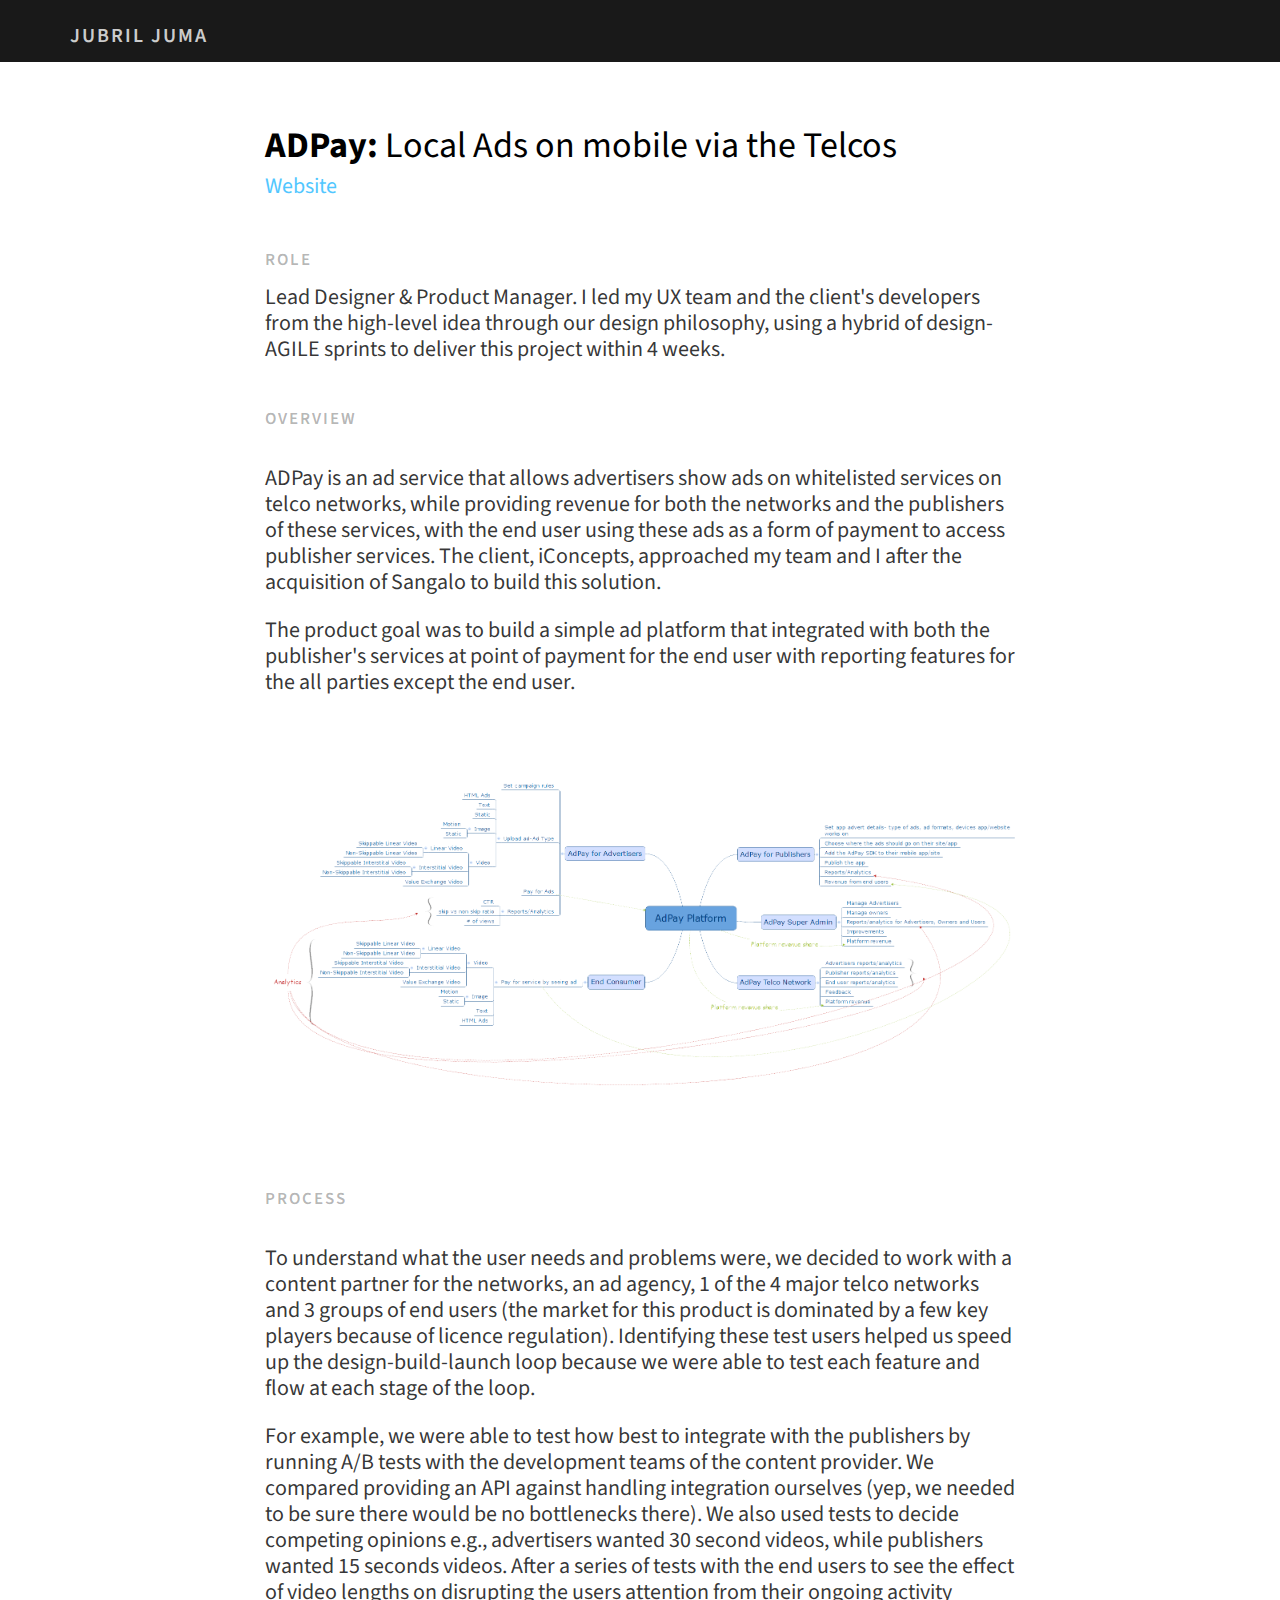
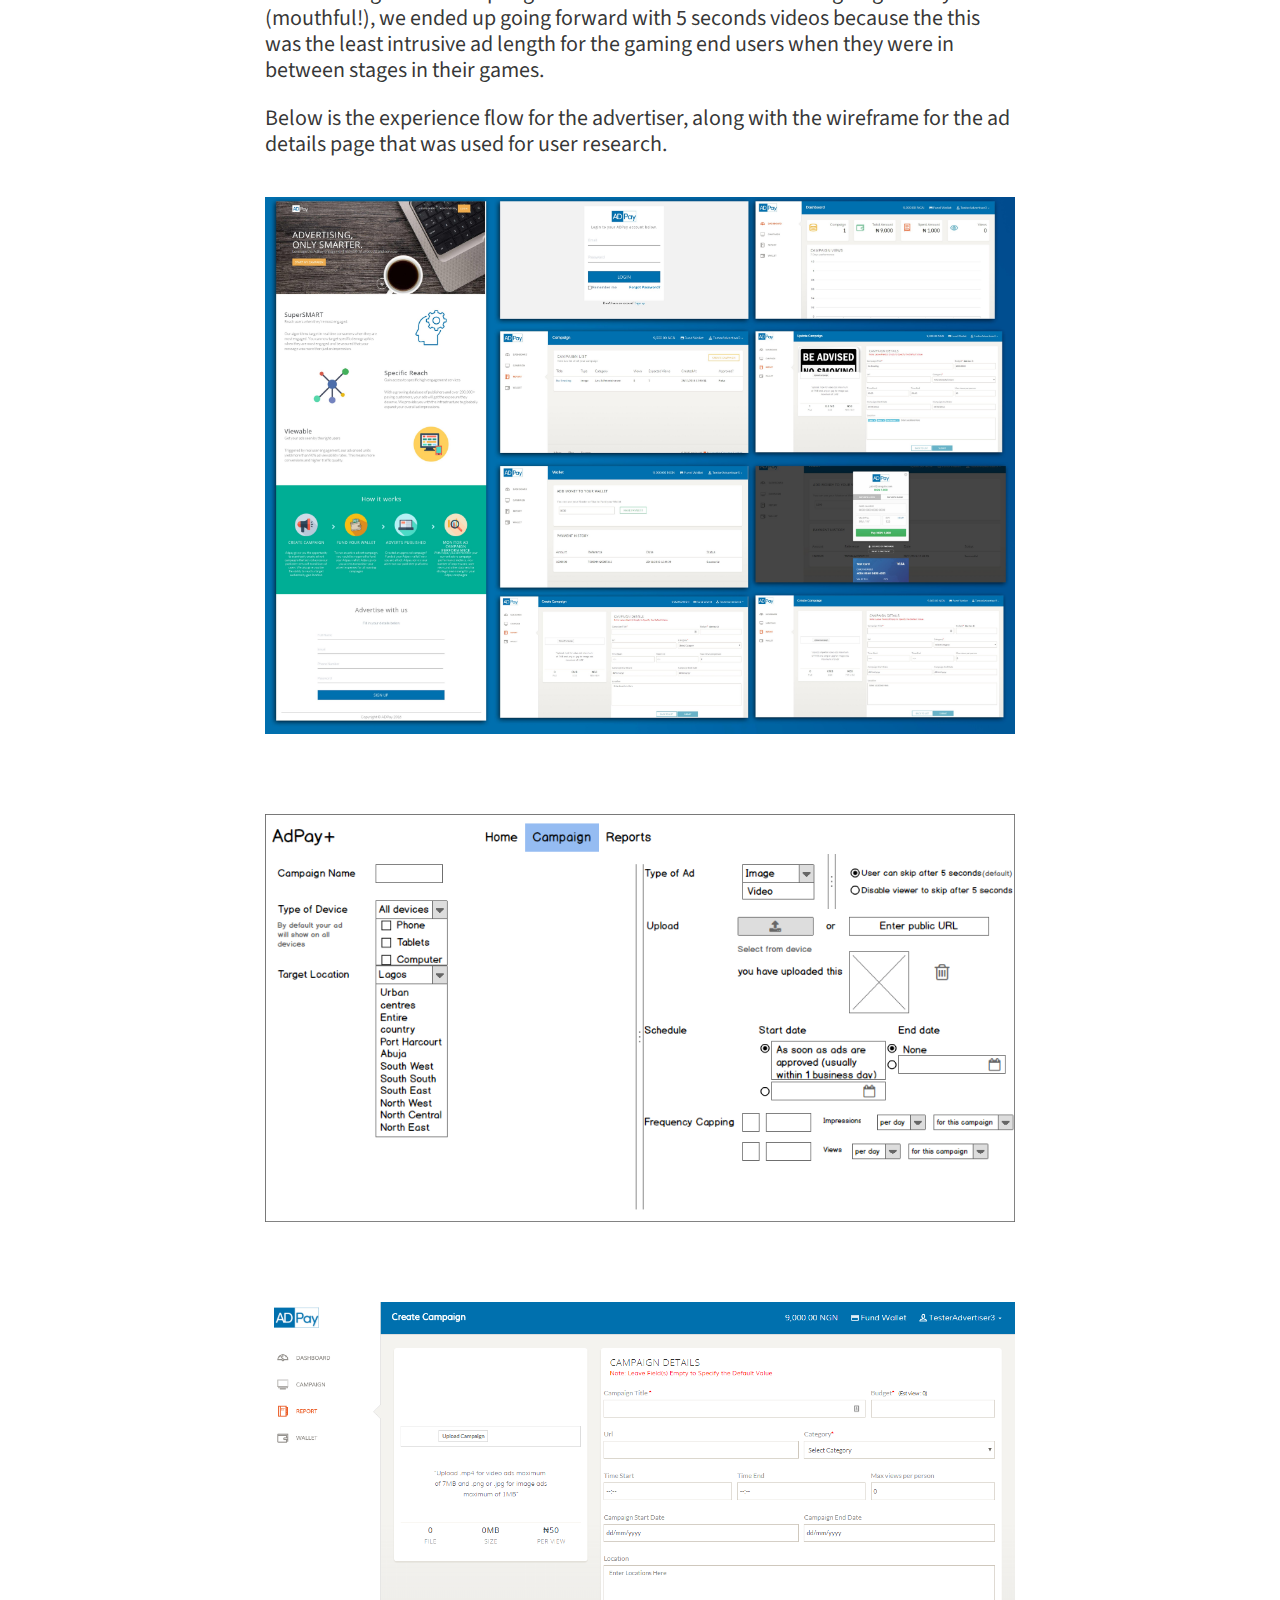
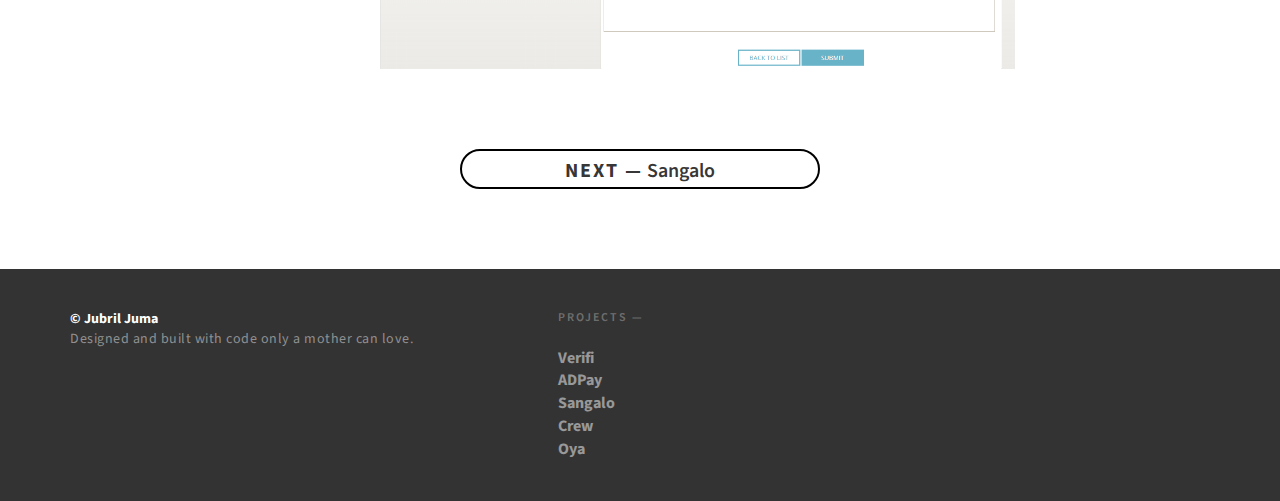
==== commit 7011dff5: "Minor text updates" ====
--- a/adpay.html
+++ b/adpay.html
@@ -31,9 +31,9 @@
 					<div class="project-title">ADPay: <span>Local Ads on mobile via the Telcos</span></div>
 					<div class="weblink"><a href="http://adpay.ng/" class="hoverline" target="_blank">Website</a></div>
 					<div class="project-text-title">Role</div>
-					<div class="project-text">Lead Designer & Product Manager</div>
+					<div class="project-text">Lead Designer & Product Manager. I led my UX team and the client's developers from the high-level idea through our design philosophy, using a hybrid of design-AGILE sprints to deliver this project within 4 weeks.</div>
 					<div class="project-text-title">Overview</div>
-					<div class="project-text"><p>ADPay is an ad service that allows advertisers show ads on whitelisted services on telco networks, while providing revenue for both the networks and the publishers of these services, with the end user using these ads as a form of payment to access publisher services.</p>
+					<div class="project-text"><p>ADPay is an ad service that allows advertisers show ads on whitelisted services on telco networks, while providing revenue for both the networks and the publishers of these services, with the end user using these ads as a form of payment to access publisher services. The client, iConcepts, approached my team and I after the acquisition of Sangalo to build this solution.</p>
 <p>The product goal was to build a simple ad platform that integrated with both the publisher's services at point of payment for the end user with reporting features for the all parties except the end user.</p></div>
 				</div>
 
@@ -43,14 +43,13 @@
 
 				<div class="col-md-8 col-md-offset-2">
 					<div class="project-text-title">Process</div>
-					<div class="project-text"><p>To understand what the user needs were, we decided to work with a content partner for the networks, an ad agency, 1 of the 4 major telco networks and 3 groups of end users. Identifying these test users helped us speed up the design-build-launch loop because we were able to test each feature and flow at each stage of the loop.</p>
+					<div class="project-text"><p>To understand what the user needs and problems were, we decided to work with a content partner for the networks, an ad agency, 1 of the 4 major telco networks and 3 groups of end users (the market for this product is dominated by a few key players because of licence regulation). Identifying these test users helped us speed up the design-build-launch loop because we were able to test each feature and flow at each stage of the loop.</p>
 <p>For example, we were able to test how best to integrate with the publishers by running A/B tests with the development teams of the content provider. We compared providing an API against handling integration ourselves (yep, we needed to be sure there would be no bottlenecks there). We also used tests to decide competing opinions e.g., advertisers wanted 30 second videos, while publishers wanted 15 seconds videos. After a series of tests with the end users to see the effect of video lengths on disrupting the users attention from their ongoing activity (mouthful!), we ended up going forward with 5 seconds videos because the this was the least intrusive ad length for the gaming end users when they were in between stages in their games.</p>
-<p>Below is the experience flow for the advertiser, along with the wireframe for the ad details page that was used for user research.</p>
-					<img src="images/adpay/advertiser.jpg" class="img-responsive image-mb image-mt">
-				
-
-					<img src="images/adpay/wireframe 2.png" class="img-responsive image-mb image-mt">
-					<img src="images/adpay/advertiser.png" class="img-responsive image-mb">
+<p>Below is the experience flow for the advertiser, along with the wireframe for the ad details page that was used for user research.
+				<div>	<img src="images/adpay/advertiser.jpg" class="img-responsive image-mb image-mt"></div>
+		
+					<div><img src="images/adpay/wireframe 2.png" class="img-responsive image-mb image-mt"></div>
+				<div>	<img src="images/adpay/advertiser.png" class="img-responsive image-mb image-mt"></div></p>
 				</div></div>
 				<div class="col-md-4 col-md-offset-4">
 					<a href="sangalo.html">
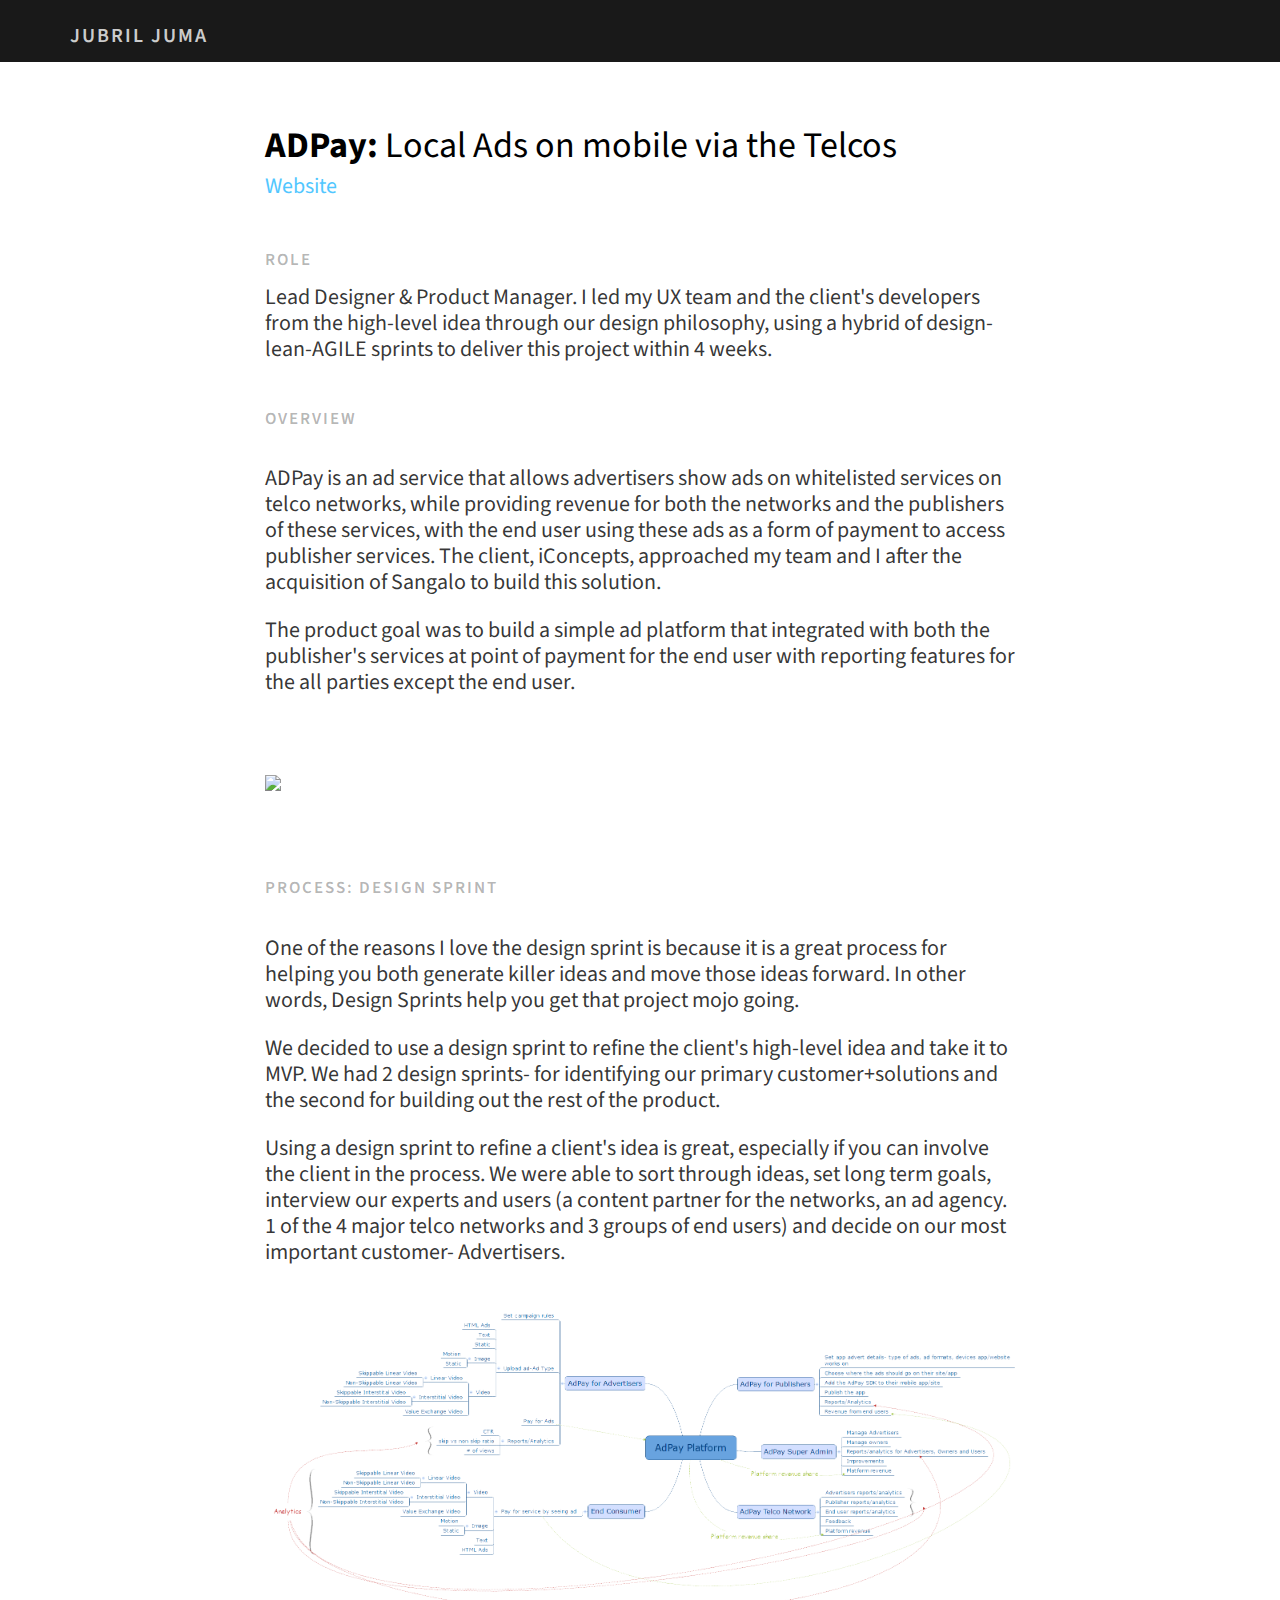
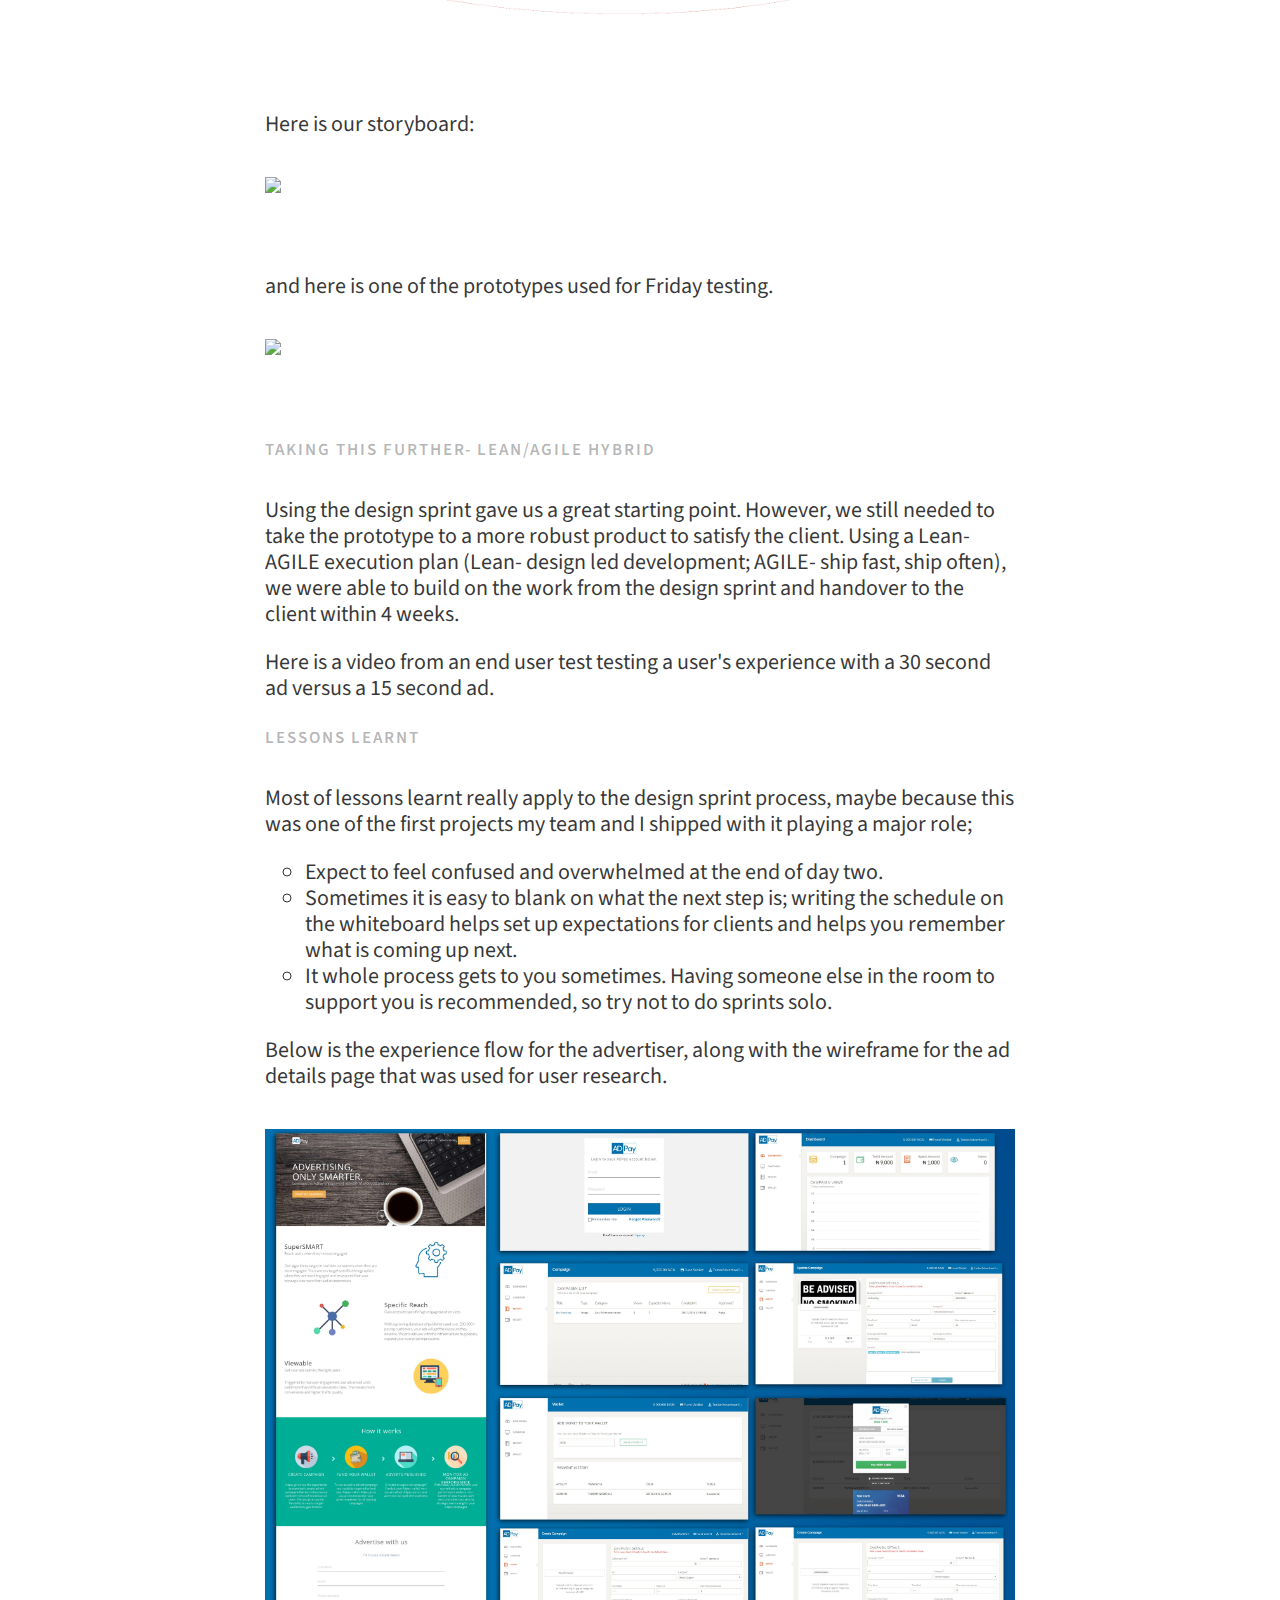
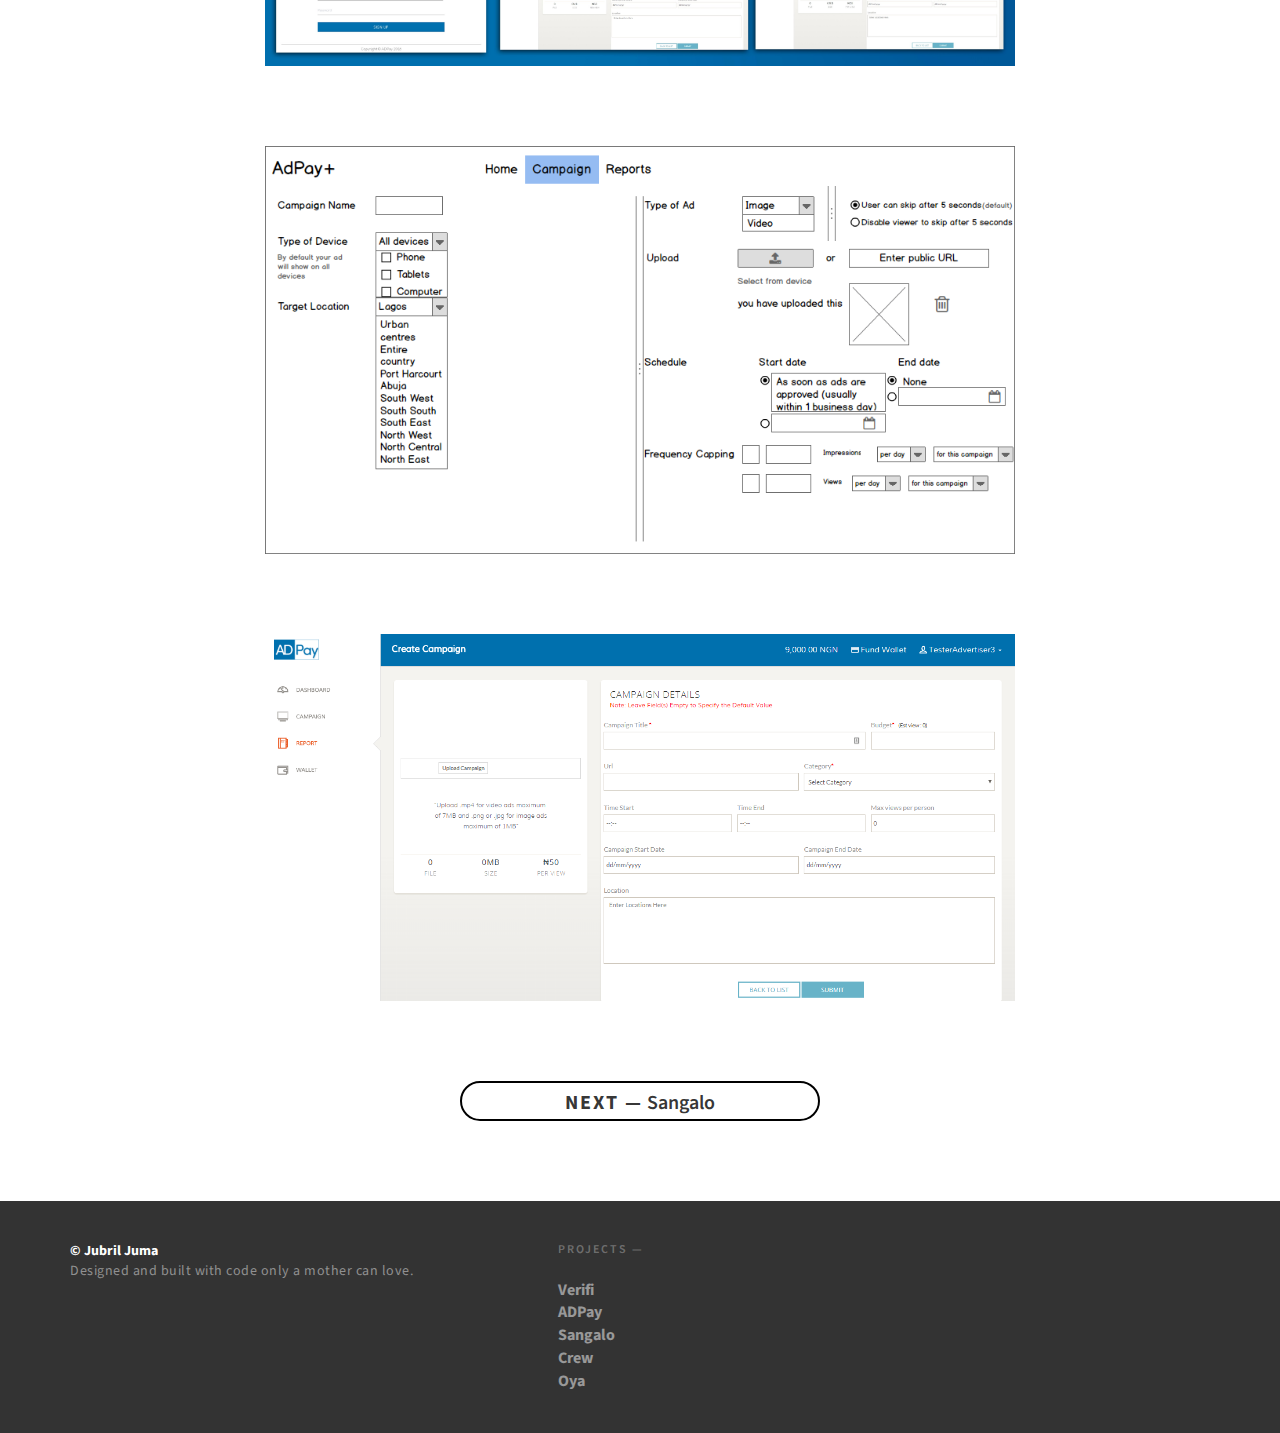
==== commit 7409444d: "First draft to new ADPay" ====
--- a/adpay.html
+++ b/adpay.html
@@ -31,20 +31,44 @@
 					<div class="project-title">ADPay: <span>Local Ads on mobile via the Telcos</span></div>
 					<div class="weblink"><a href="http://adpay.ng/" class="hoverline" target="_blank">Website</a></div>
 					<div class="project-text-title">Role</div>
-					<div class="project-text">Lead Designer & Product Manager. I led my UX team and the client's developers from the high-level idea through our design philosophy, using a hybrid of design-AGILE sprints to deliver this project within 4 weeks.</div>
+					<div class="project-text">Lead Designer & Product Manager. I led my UX team and the client's developers from the high-level idea through our design philosophy, using a hybrid of design-lean-AGILE sprints to deliver this project within 4 weeks.</div>
 					<div class="project-text-title">Overview</div>
 					<div class="project-text"><p>ADPay is an ad service that allows advertisers show ads on whitelisted services on telco networks, while providing revenue for both the networks and the publishers of these services, with the end user using these ads as a form of payment to access publisher services. The client, iConcepts, approached my team and I after the acquisition of Sangalo to build this solution.</p>
 <p>The product goal was to build a simple ad platform that integrated with both the publisher's services at point of payment for the end user with reporting features for the all parties except the end user.</p></div>
 				</div>
 
 				<div class="col-md-8 col-md-offset-2">
-					<img src="images/adpay/1.png" class="img-responsive image-mb image-mt">
+					<img src="images/adpay/1_GKwX3BVxyolw_uqWoqW2gA.png" class="img-responsive image-mb image-mt">
 				</div>
 
 				<div class="col-md-8 col-md-offset-2">
-					<div class="project-text-title">Process</div>
-					<div class="project-text"><p>To understand what the user needs and problems were, we decided to work with a content partner for the networks, an ad agency, 1 of the 4 major telco networks and 3 groups of end users (the market for this product is dominated by a few key players because of licence regulation). Identifying these test users helped us speed up the design-build-launch loop because we were able to test each feature and flow at each stage of the loop.</p>
-<p>For example, we were able to test how best to integrate with the publishers by running A/B tests with the development teams of the content provider. We compared providing an API against handling integration ourselves (yep, we needed to be sure there would be no bottlenecks there). We also used tests to decide competing opinions e.g., advertisers wanted 30 second videos, while publishers wanted 15 seconds videos. After a series of tests with the end users to see the effect of video lengths on disrupting the users attention from their ongoing activity (mouthful!), we ended up going forward with 5 seconds videos because the this was the least intrusive ad length for the gaming end users when they were in between stages in their games.</p>
+					<div class="project-text-title">Process: Design Sprint</div>
+					<div class="project-text"><p> One of the reasons I love the design sprint is because it is a great process for helping you both generate killer ideas and move those ideas forward. In other words, Design Sprints help you get that project mojo going.</p>
+
+<p>We decided to use a design sprint to refine the client's high-level idea and take it to MVP. We had 2 design sprints- for identifying our primary customer+solutions and the second for building out the rest of the product.</p>
+
+<p>Using a design sprint to refine a client's idea is great, especially if you can involve the client in the process. We were able to sort through ideas, set long term goals, interview our experts and users (a content partner for the networks, an ad agency. 1 of the 4 major telco networks and 3 groups of end users) and decide on our most important customer- Advertisers.</p>
+					<img src="images/adpay/1.png" class="img-responsive image-mb image-mt">
+<p>Here is our storyboard:</p>
+<img src="images/adpay/0_e0hz8YRCkiqfpD6J.jpg" class="img-responsive image-mb image-mt">
+<p>and here is one of the prototypes used for Friday testing.</p>
+	<img src="images/adpay/wireframe 1.png" class="img-responsive image-mb image-mt">
+
+
+<div class="project-text-title">Taking this further- Lean/AGILE Hybrid</div>
+<p>Using the design sprint gave us a great starting point. However, we still needed to take the prototype to a more robust product to satisfy the client. Using a Lean-AGILE execution plan (Lean- design led development; AGILE- ship fast, ship often), we were able to build on the work from the design sprint and handover to the client within 4 weeks.</p>
+
+<p>Here is a video from an end user test testing a user's experience with a 30 second ad versus a 15 second ad.</p>
+
+
+<div class="project-text-title">Lessons Learnt</div>
+<p>
+Most of lessons learnt really apply to the design sprint process, maybe because this was one of the first projects my team and I shipped with it playing a major role;
+<ul style="list-style-type:circle">
+<li>Expect to feel confused and overwhelmed at the end of day two.</li>
+<li>Sometimes it is easy to blank on what the next step is; writing the schedule on the whiteboard helps set up expectations for clients and helps you remember what is coming up next.</li>
+<li>It whole process gets to you sometimes. Having someone else in the room to support you is recommended, so try not to do sprints solo.</li></ul></p>
+
 <p>Below is the experience flow for the advertiser, along with the wireframe for the ad details page that was used for user research.
 				<div>	<img src="images/adpay/advertiser.jpg" class="img-responsive image-mb image-mt"></div>
 		
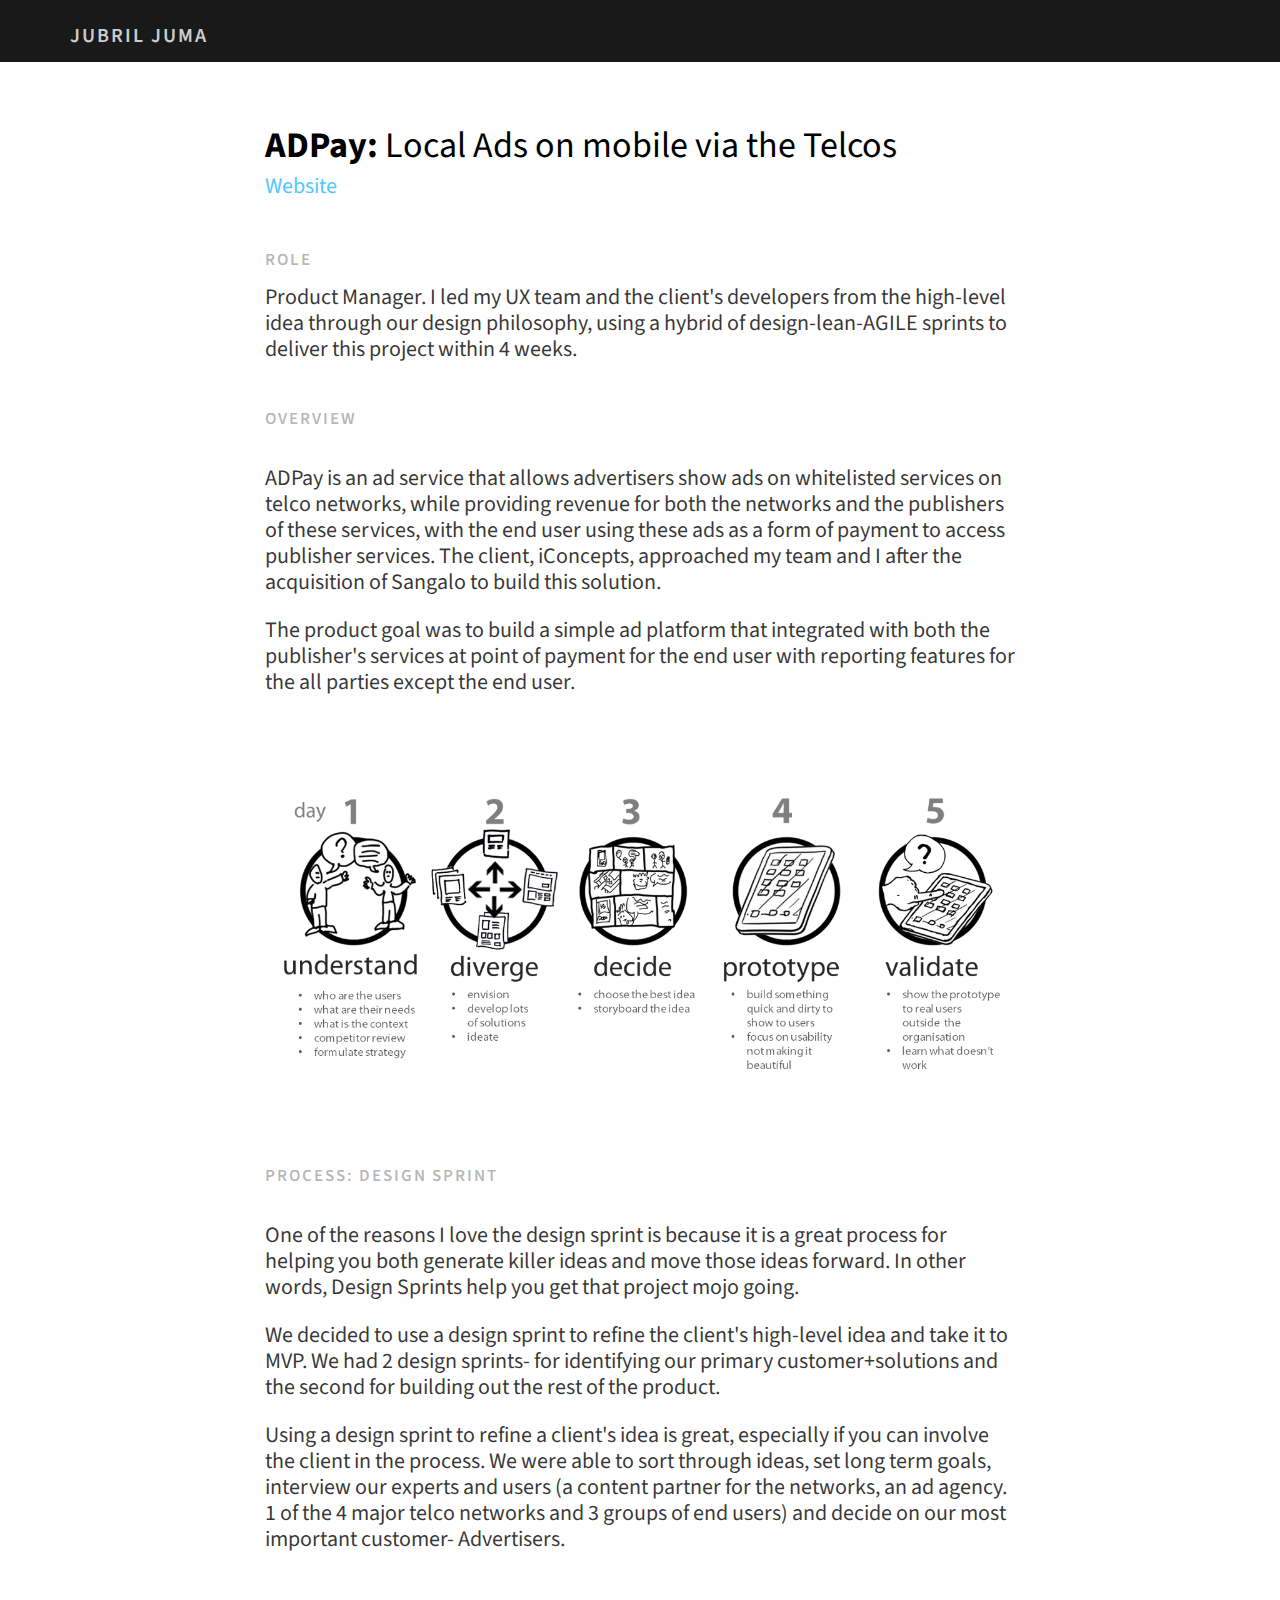
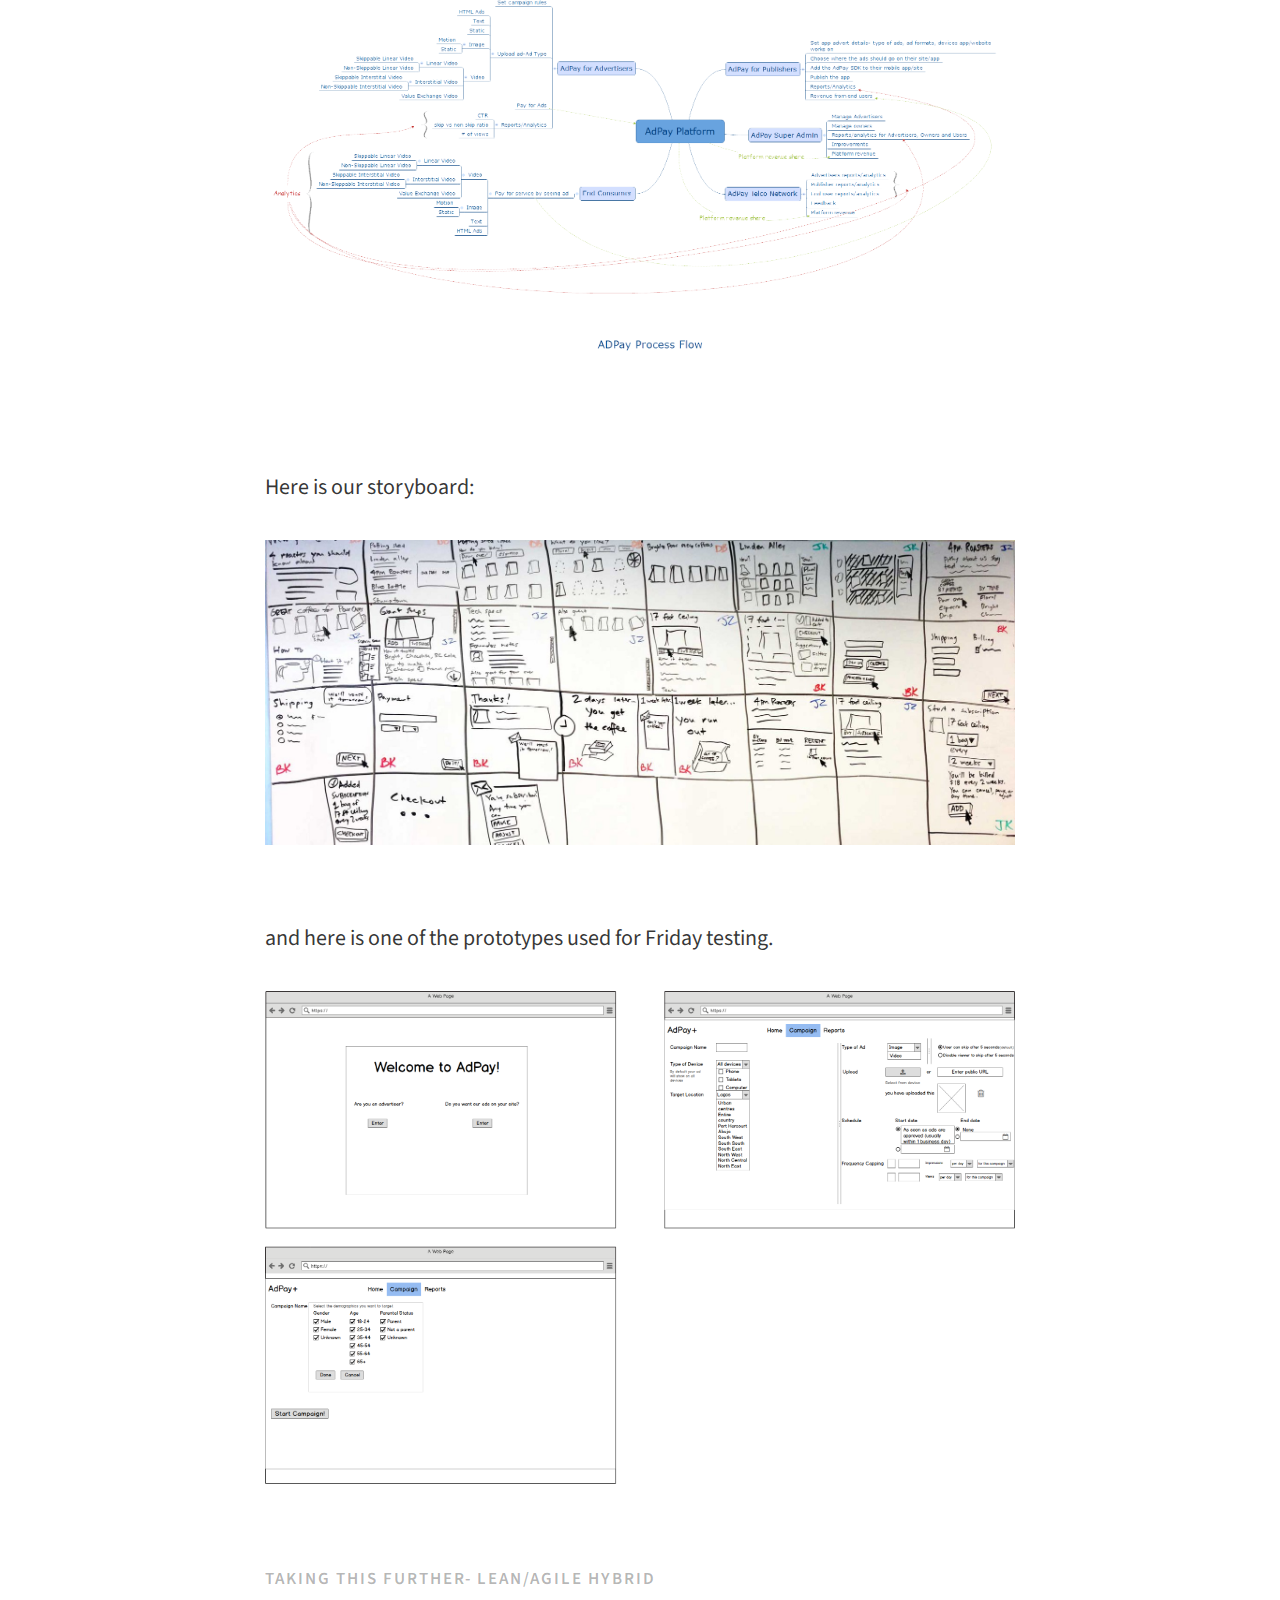
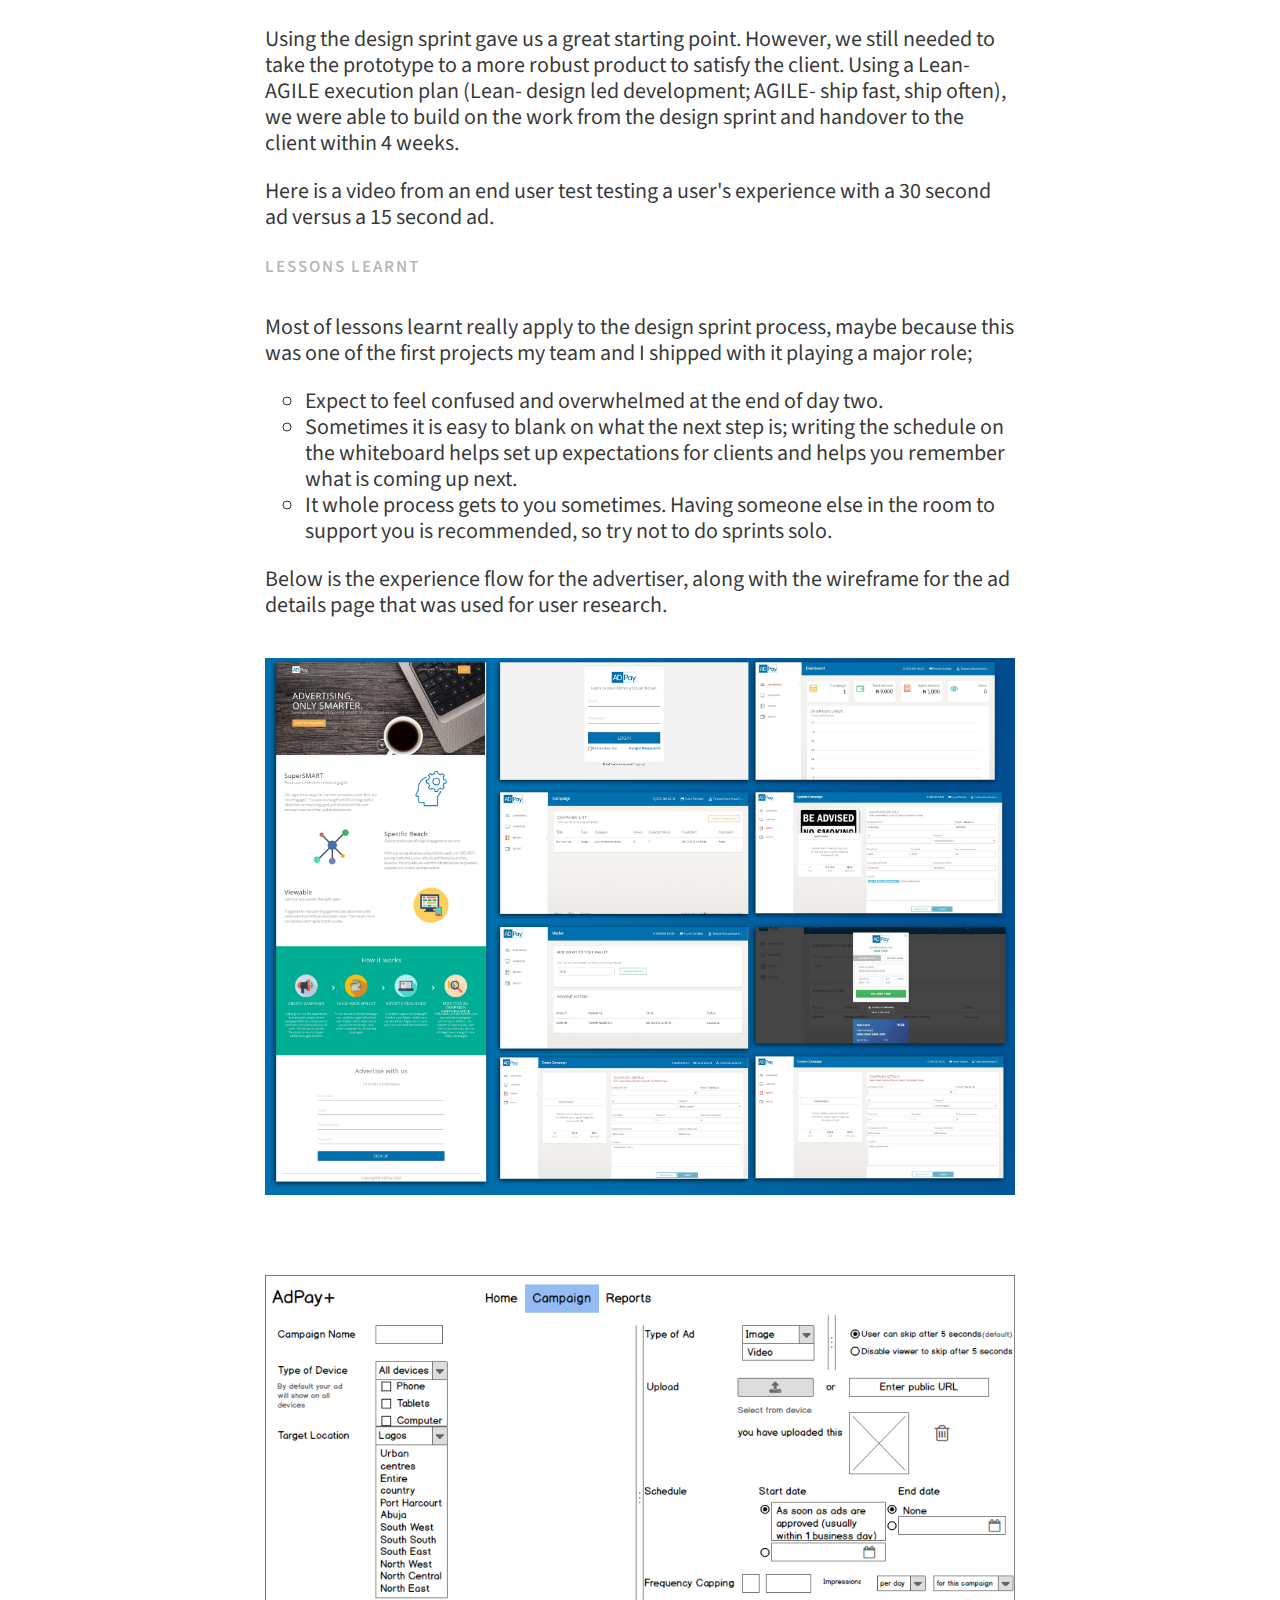
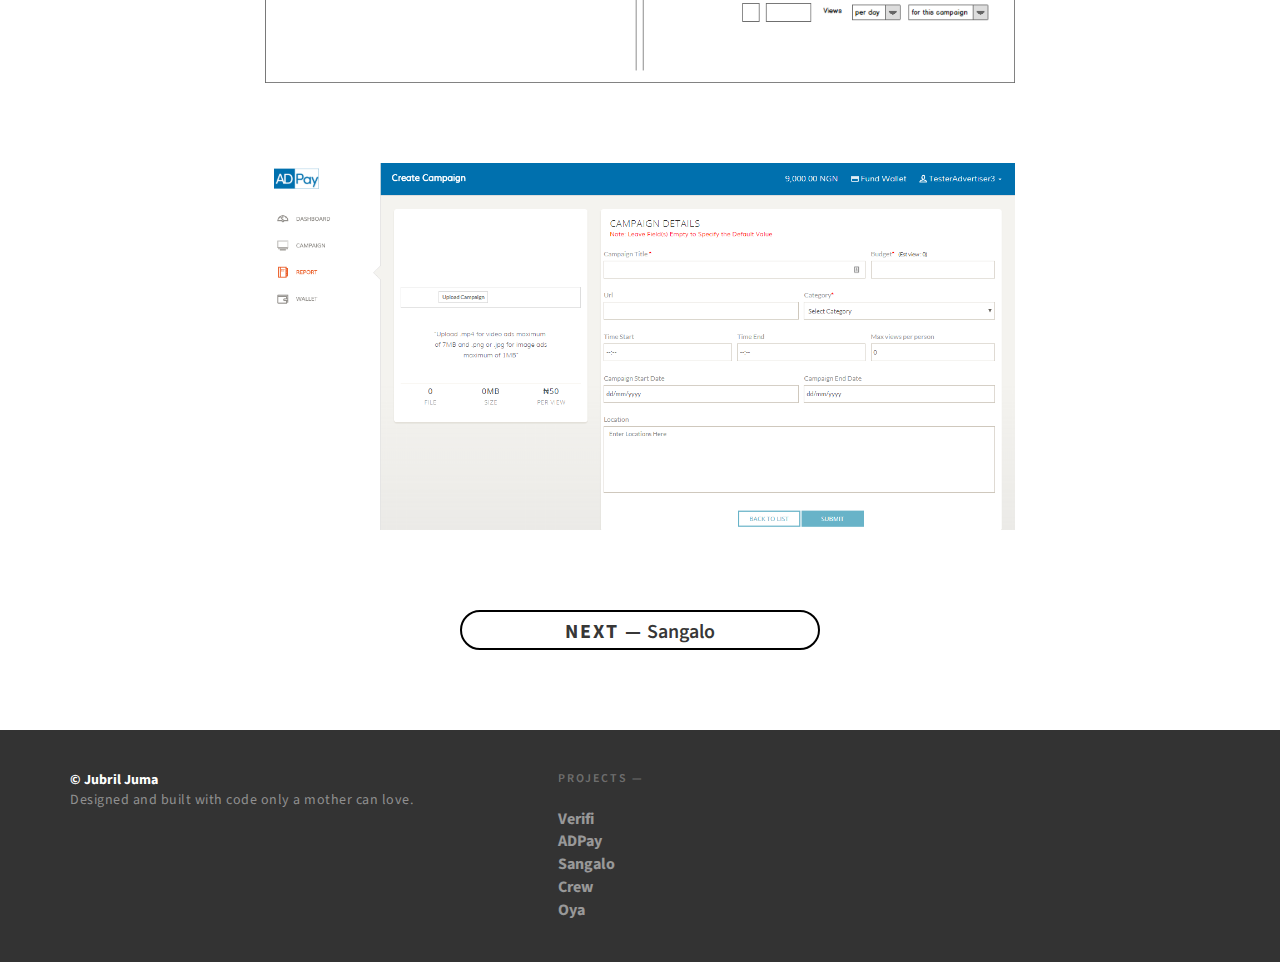
==== commit 801181a6: "Placeholders 2" ====
--- a/adpay.html
+++ b/adpay.html
@@ -31,7 +31,7 @@
 					<div class="project-title">ADPay: <span>Local Ads on mobile via the Telcos</span></div>
 					<div class="weblink"><a href="http://adpay.ng/" class="hoverline" target="_blank">Website</a></div>
 					<div class="project-text-title">Role</div>
-					<div class="project-text">Lead Designer & Product Manager. I led my UX team and the client's developers from the high-level idea through our design philosophy, using a hybrid of design-lean-AGILE sprints to deliver this project within 4 weeks.</div>
+					<div class="project-text">Product Manager. I led my UX team and the client's developers from the high-level idea through our design philosophy, using a hybrid of design-lean-AGILE sprints to deliver this project within 4 weeks.</div>
 					<div class="project-text-title">Overview</div>
 					<div class="project-text"><p>ADPay is an ad service that allows advertisers show ads on whitelisted services on telco networks, while providing revenue for both the networks and the publishers of these services, with the end user using these ads as a form of payment to access publisher services. The client, iConcepts, approached my team and I after the acquisition of Sangalo to build this solution.</p>
 <p>The product goal was to build a simple ad platform that integrated with both the publisher's services at point of payment for the end user with reporting features for the all parties except the end user.</p></div>
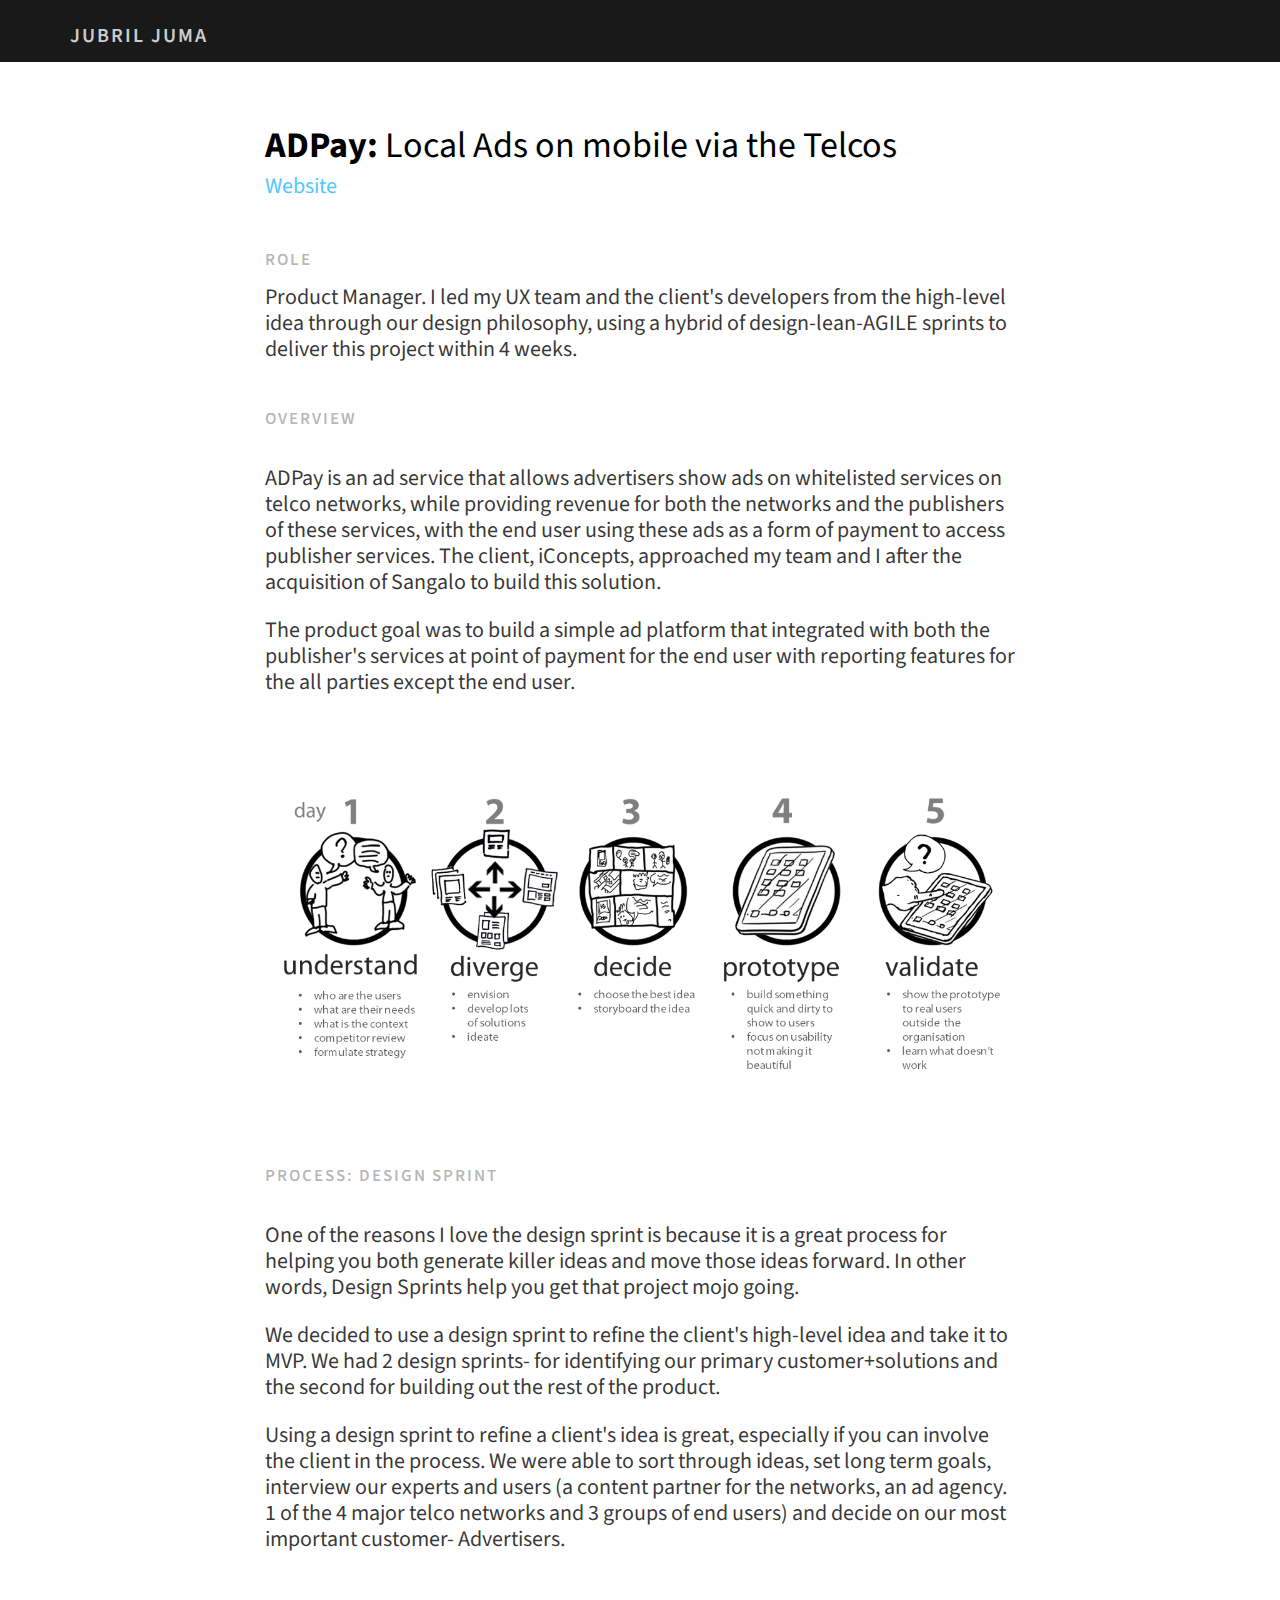
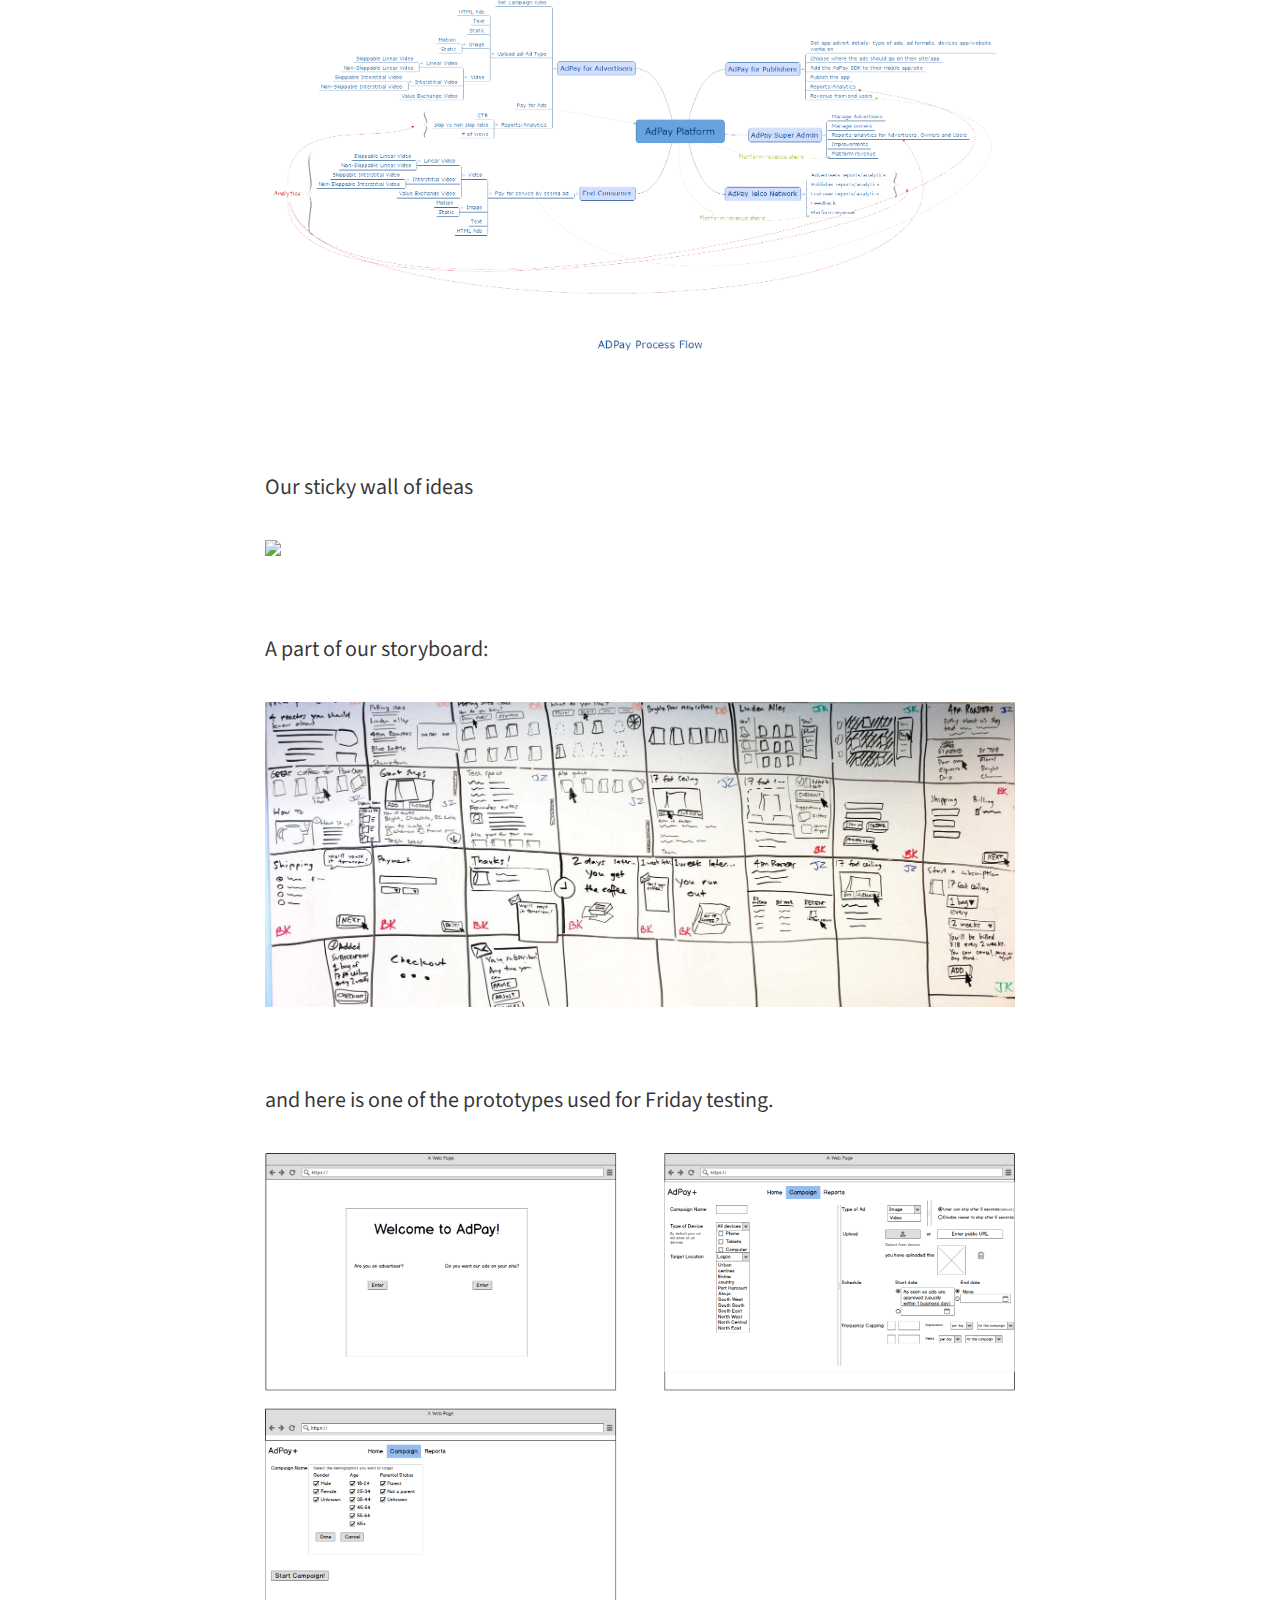
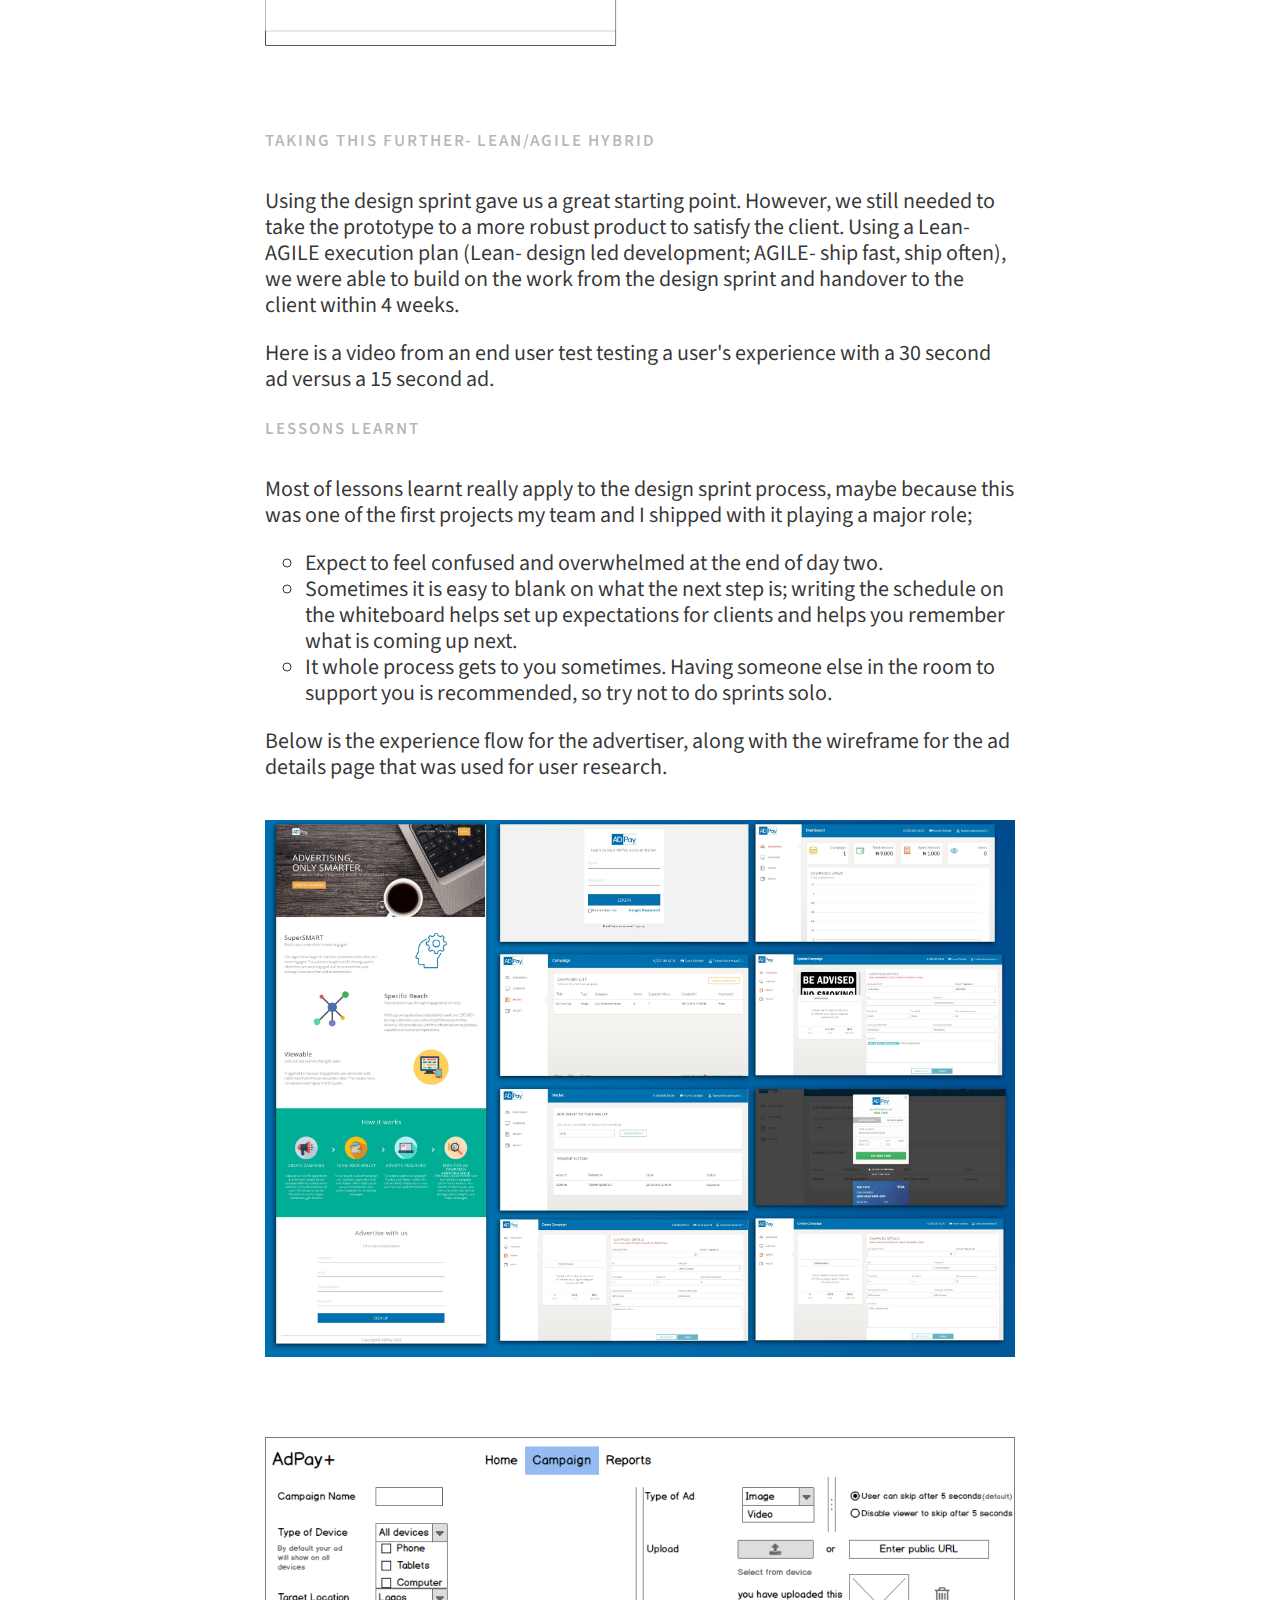
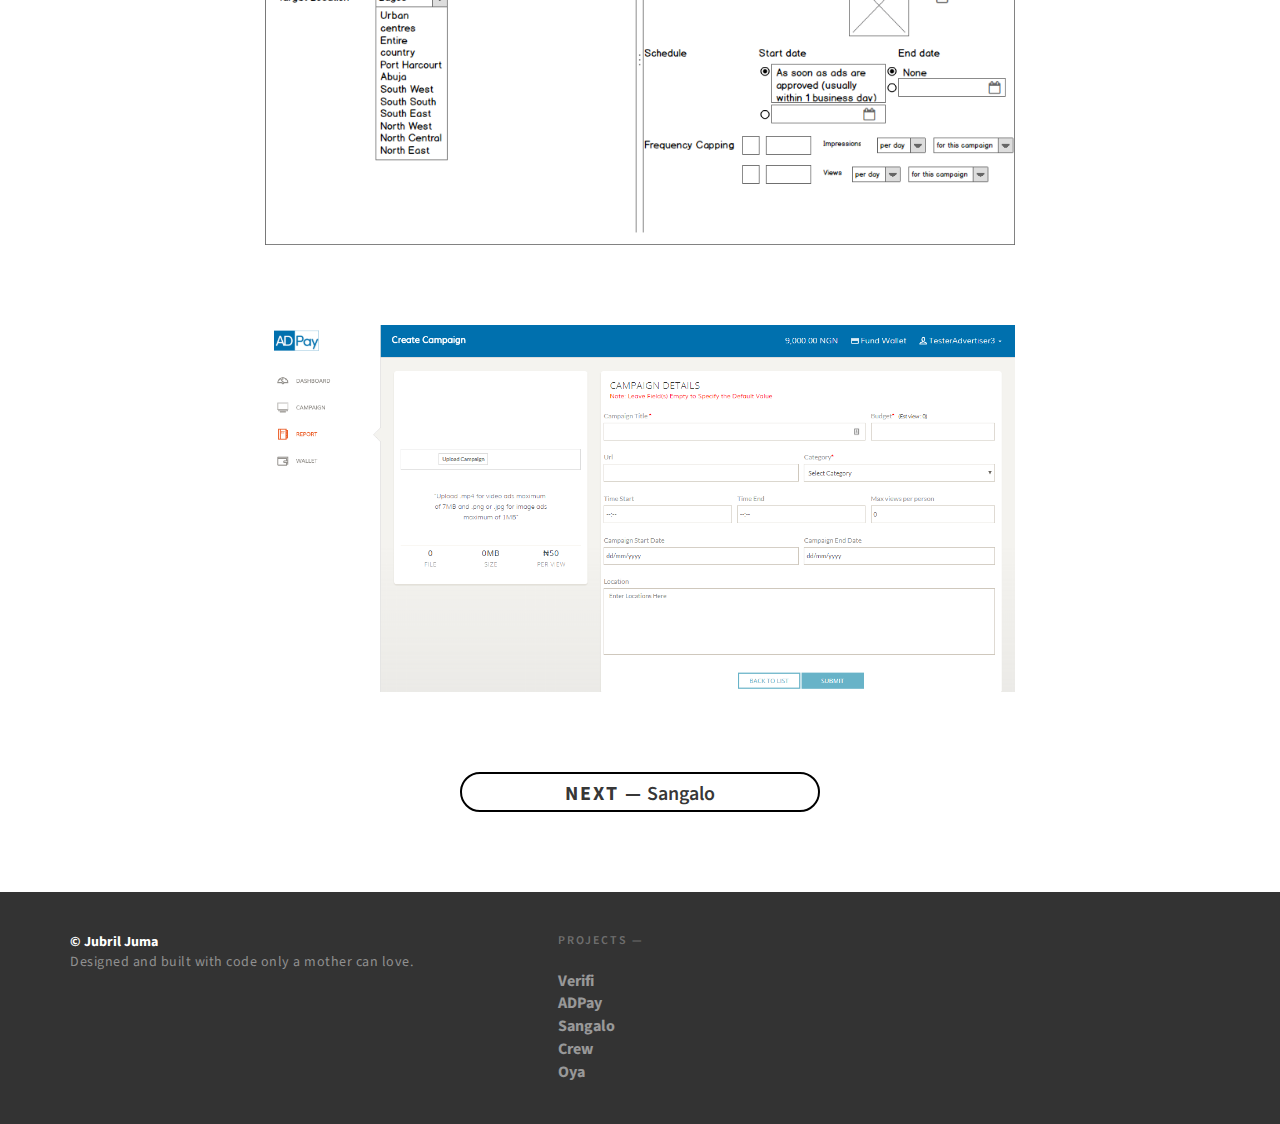
==== commit 9935d9ea: "placeholder replacements" ====
--- a/adpay.html
+++ b/adpay.html
@@ -49,7 +49,9 @@
 
 <p>Using a design sprint to refine a client's idea is great, especially if you can involve the client in the process. We were able to sort through ideas, set long term goals, interview our experts and users (a content partner for the networks, an ad agency. 1 of the 4 major telco networks and 3 groups of end users) and decide on our most important customer- Advertisers.</p>
 					<img src="images/adpay/1.png" class="img-responsive image-mb image-mt">
-<p>Here is our storyboard:</p>
+<p>Our sticky wall of ideas</p>
+<img src="images/adpay/stickies.jpg" class="img-responsive image-mb image-mt">
+<p>A part of our storyboard:</p>
 <img src="images/adpay/0_e0hz8YRCkiqfpD6J.jpg" class="img-responsive image-mb image-mt">
 <p>and here is one of the prototypes used for Friday testing.</p>
 	<img src="images/adpay/wireframe 1.png" class="img-responsive image-mb image-mt">
